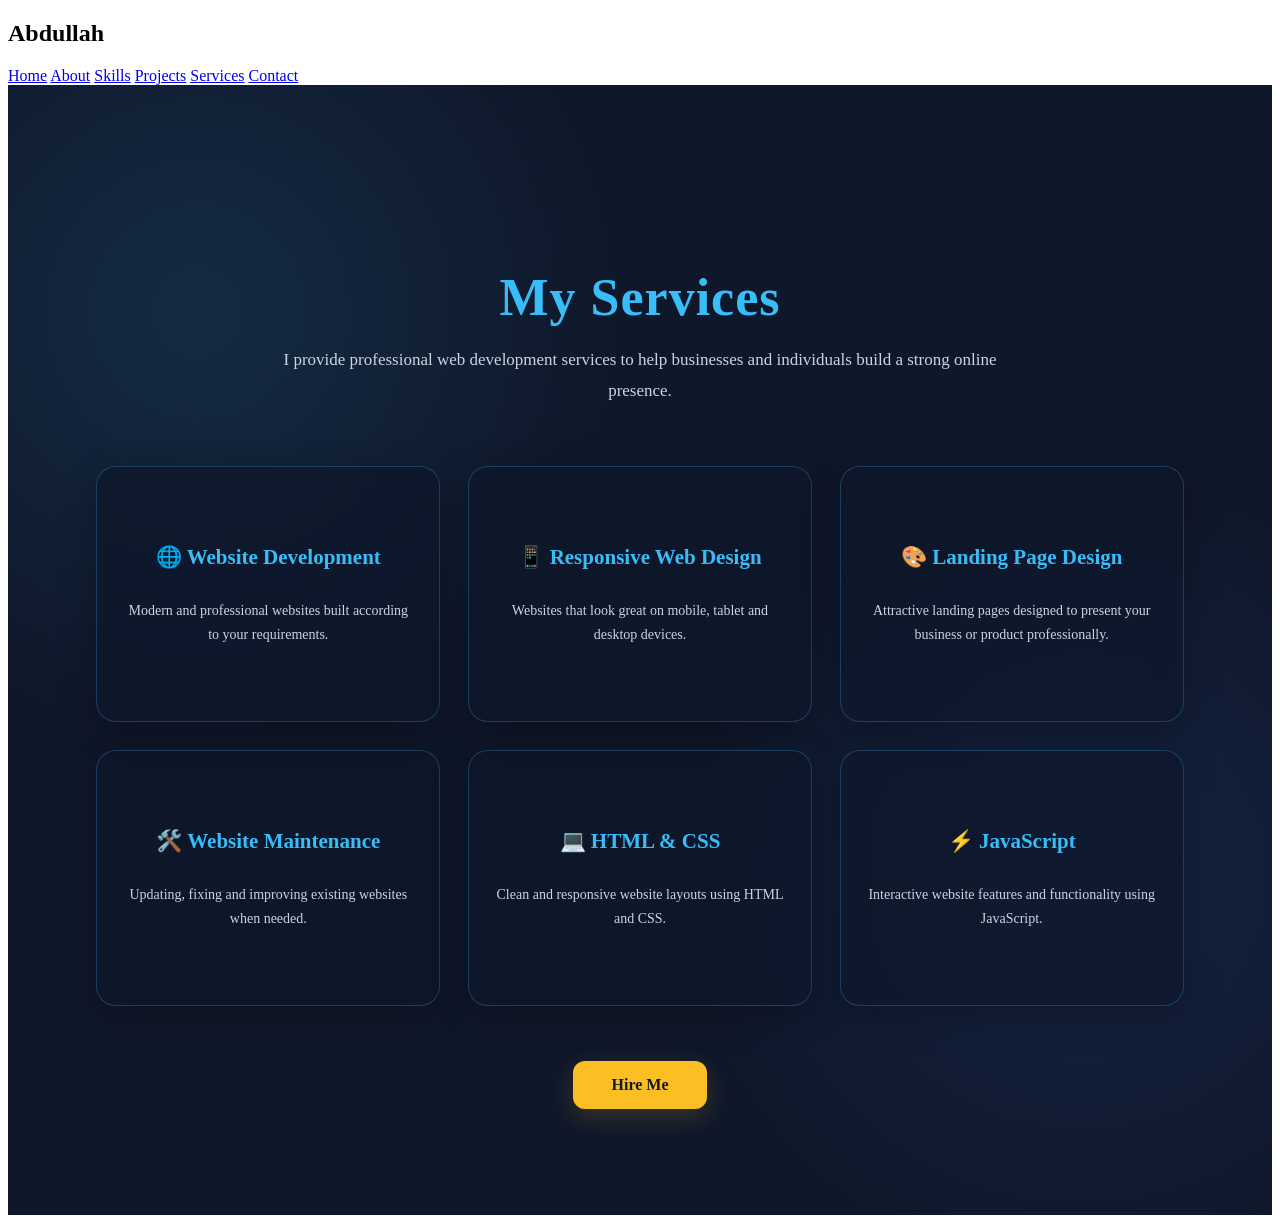
==== services.html @ 1f4a1be0 "Add files via upload" ====
<!DOCTYPE html>
<html lang="en">

<head>
    <meta charset="UTF-8">
    <meta name="viewport" content="width=device-width, initial-scale=1.0">

    <title>My Services - Abdullah</title>

    <link rel="stylesheet" href="services.css">
</head>

<body class="page-transition"></body>

    <!-- Navigation -->
    <header>
        <nav class="navbar">

            <h2 class="logo">Abdullah</h2>

            <div class="nav-links">
                <a href="index.html">Home</a>
                <a href="index.html#about">About</a>
                <a href="index.html#skills">Skills</a>
                <a href="index.html#projects">Projects</a>
                <a href="services.html">Services</a>
                <a href="index.html#contact">Contact</a>
            </div>

        </nav>
    </header>


    <!-- Services Section -->
    <main>

        <section class="services-page">

            <h1>My Services</h1>

            <p class="services-intro">
                I provide professional web development services
                to help businesses and individuals build a strong
                online presence.
            </p>


            <div class="services-container">

                <!-- Service 1 -->
                <div class="service-card">
                    <h2>🌐 Website Development</h2>

                    <p>
                        Modern and professional websites built
                        according to your requirements.
                    </p>
                </div>


                <!-- Service 2 -->
                <div class="service-card">
                    <h2>📱 Responsive Web Design</h2>

                    <p>
                        Websites that look great on mobile,
                        tablet and desktop devices.
                    </p>
                </div>


                <!-- Service 3 -->
                <div class="service-card">
                    <h2>🎨 Landing Page Design</h2>

                    <p>
                        Attractive landing pages designed to
                        present your business or product professionally.
                    </p>
                </div>


                <!-- Service 4 -->
                <div class="service-card">
                    <h2>🛠️ Website Maintenance</h2>

                    <p>
                        Updating, fixing and improving existing
                        websites when needed.
                    </p>
                </div>


                <!-- Service 5 -->
                <div class="service-card">
                    <h2>💻 HTML & CSS</h2>

                    <p>
                        Clean and responsive website layouts
                        using HTML and CSS.
                    </p>
                </div>


                <!-- Service 6 -->
                <div class="service-card">
                    <h2>⚡ JavaScript</h2>

                    <p>
                        Interactive website features and
                        functionality using JavaScript.
                    </p>
                </div>

            </div>


            <!-- Hire Button -->
            <a href="index.html#contact" class="hire-button">
                Hire Me
            </a>

        </section>

    </main>

</body>

</html>
---- services.css ----
/* =========================
   PREMIUM SERVICES PAGE
   ========================= */

.services-page {
    min-height: 100vh;
    padding: 140px 7% 90px;
    text-align: center;
    background:
        radial-gradient(circle at 15% 20%, rgba(56, 189, 248, 0.12), transparent 30%),
        radial-gradient(circle at 85% 70%, rgba(59, 130, 246, 0.12), transparent 30%),
        #0f172a;
}

/* Heading */

.services-page h1 {
    font-size: 52px;
    color: #38bdf8;
    margin-bottom: 18px;
    letter-spacing: 1px;
}

.services-intro {
    max-width: 720px;
    margin: 0 auto 60px;
    color: #cbd5e1;
    font-size: 17px;
    line-height: 1.8;
}

/* Cards */

.services-container {
    max-width: 1100px;
    margin: 0 auto 55px;

    display: grid;
    grid-template-columns: repeat(3, 1fr);
    gap: 28px;
}

.service-card {
    position: relative;

    padding: 32px 25px;
    min-height: 190px;

    background: rgba(15, 23, 42, 0.72);
    border: 1px solid rgba(56, 189, 248, 0.25);
    border-radius: 20px;

    backdrop-filter: blur(12px);

    box-shadow:
        0 10px 35px rgba(0, 0, 0, 0.25);

    display: flex;
    flex-direction: column;
    justify-content: center;

    transition:
        transform 0.35s ease,
        border-color 0.35s ease,
        box-shadow 0.35s ease;
}

/* Card hover */

.service-card:hover {
    transform: translateY(-10px);

    border-color: #38bdf8;

    box-shadow:
        0 18px 45px rgba(56, 189, 248, 0.18);
}

/* Card heading */

.service-card h2 {
    color: #38bdf8;
    font-size: 21px;
    margin-bottom: 15px;
}

/* Card text */

.service-card p {
    color: #cbd5e1;
    font-size: 14px;
    line-height: 1.7;
}

/* Hire button */

.hire-button {
    display: inline-block;

    padding: 15px 38px;

    background: #fbbf24;
    color: #111827;

    text-decoration: none;

    border-radius: 12px;

    font-size: 16px;
    font-weight: 700;

    box-shadow:
        0 8px 25px rgba(251, 191, 36, 0.18);

    transition: 0.3s ease;
}

.hire-button:hover {
    transform: translateY(-4px);

    background: #f59e0b;

    box-shadow:
        0 12px 30px rgba(251, 191, 36, 0.28);
}


/* =========================
   MOBILE
   ========================= */

@media (max-width: 768px) {

    .services-page {
        padding: 110px 5% 65px;
    }

    .services-page h1 {
        font-size: 36px;
    }

    .services-intro {
        font-size: 14px;
        line-height: 1.7;
        margin-bottom: 38px;
    }

    .services-container {
        grid-template-columns: 1fr;
        gap: 18px;
        max-width: 310px;
    }

    .service-card {
        min-height: 155px;
        padding: 22px 18px;
        border-radius: 16px;
    }

    .service-card h2 {
        font-size: 18px;
    }

    .service-card p {
        font-size: 13px;
        line-height: 1.6;
    }

    .hire-button {
        padding: 12px 28px;
        font-size: 15px;
    }
}
/* =========================
   SERVICES MOBILE
   ========================= */

@media (max-width: 768px) {

    .services-page {
        padding: 100px 20px 60px;
    }

    .services-page h1 {
        font-size: 34px;
    }

    .services-intro {
        font-size: 14px;
        margin-bottom: 35px;
    }

    .services-container {
        grid-template-columns: 1fr;
        max-width: 320px;
        gap: 16px;
    }

    .service-card {
        padding: 20px 16px;
        min-height: auto;
    }

    .service-card h2 {
        font-size: 18px;
    }

    .service-card p {
        font-size: 13px;
        line-height: 1.5;
    }

    .hire-button {
        font-size: 15px;
        padding: 12px 28px;
    }
}
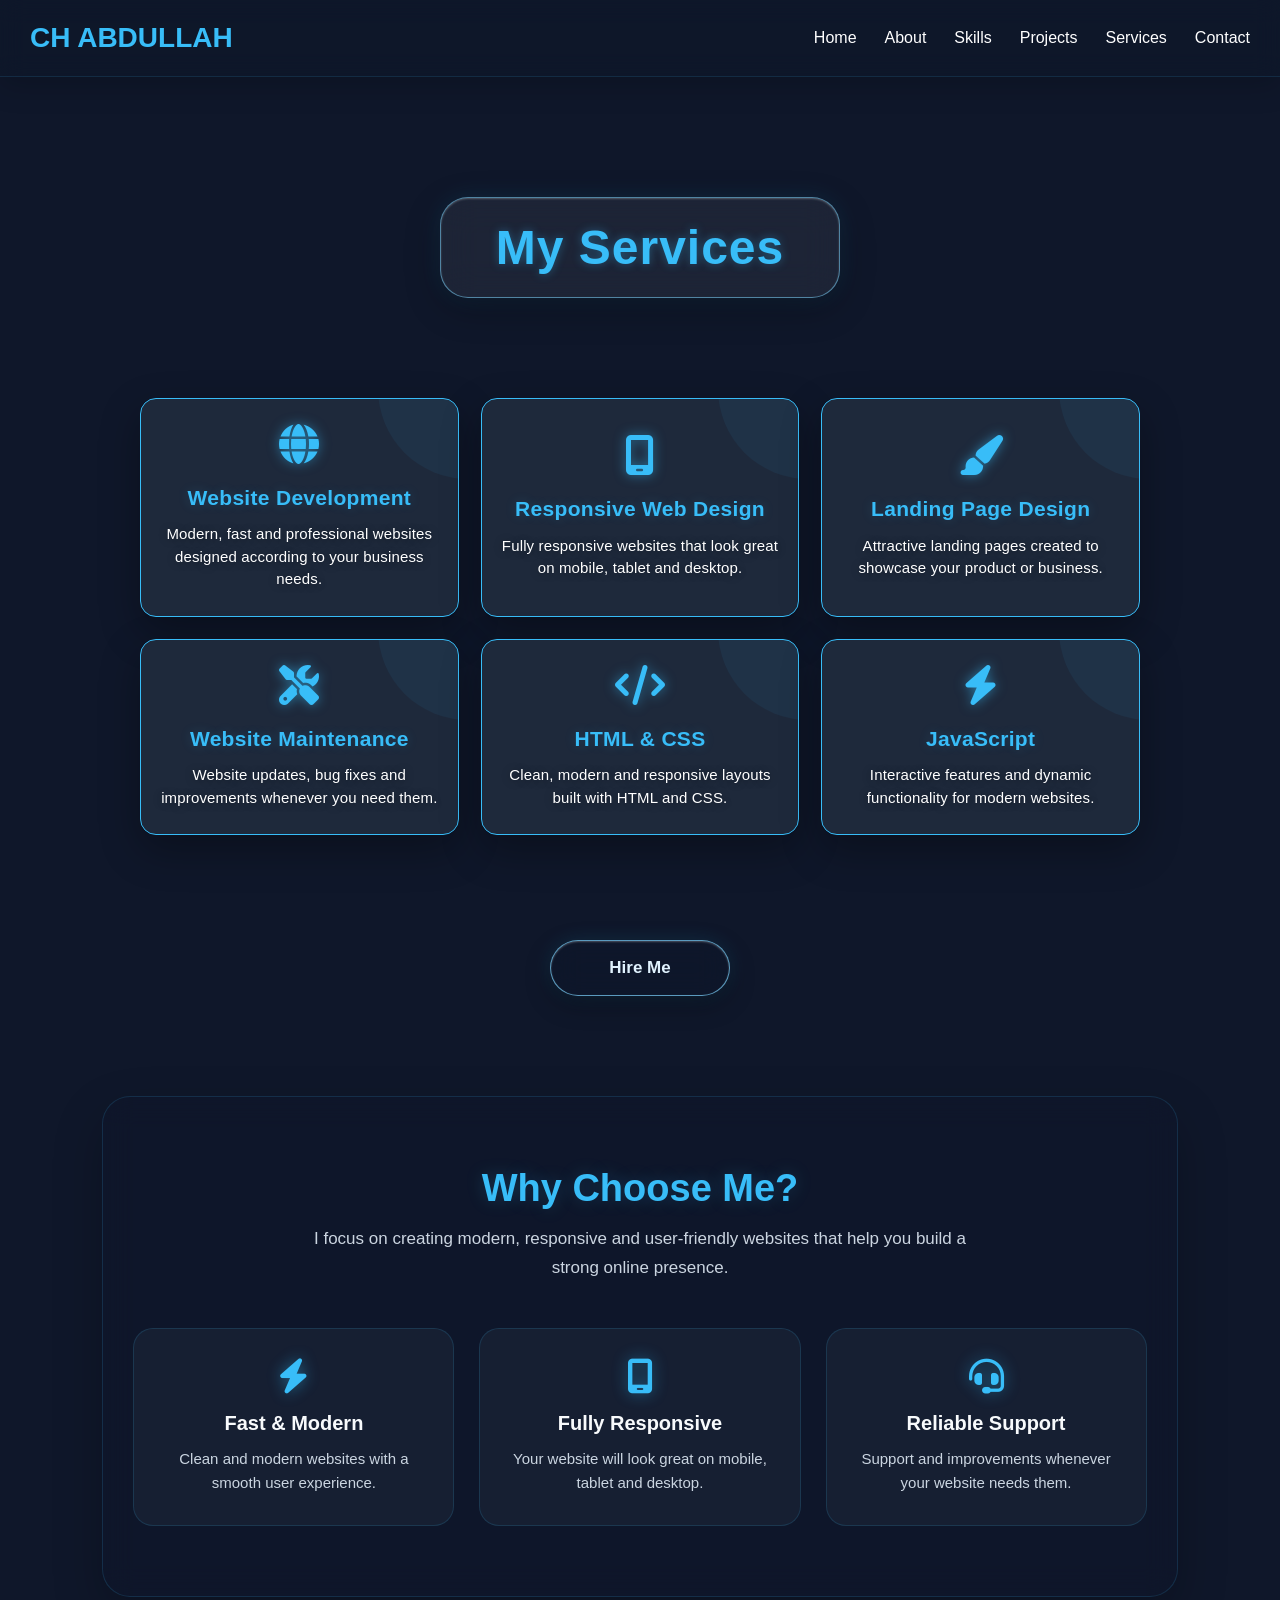
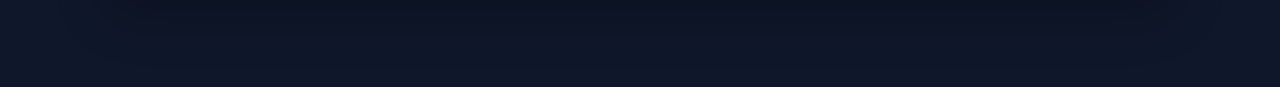
==== commit 5a2d18f3: "Add files via upload" ====
--- a/services.html
+++ b/services.html
@@ -6,17 +6,20 @@
     <meta name="viewport" content="width=device-width, initial-scale=1.0">
 
     <title>My Services - Abdullah</title>
+    <link rel="stylesheet"
+      href="https://cdnjs.cloudflare.com/ajax/libs/font-awesome/6.5.2/css/all.min.css">
 
+    <link rel="stylesheet" href="style.css">
     <link rel="stylesheet" href="services.css">
 </head>
 
-<body class="page-transition"></body>
+<body class="page-transition">
 
     <!-- Navigation -->
     <header>
         <nav class="navbar">
 
-            <h2 class="logo">Abdullah</h2>
+            <h2 class="logo">CH ABDULLAH</h2>
 
             <div class="nav-links">
                 <a href="index.html">Home</a>
@@ -38,77 +41,71 @@
 
             <h1>My Services</h1>
 
-            <p class="services-intro">
-                I provide professional web development services
-                to help businesses and individuals build a strong
-                online presence.
-            </p>
-
-
+            
             <div class="services-container">
 
                 <!-- Service 1 -->
                 <div class="service-card">
-                    <h2>🌐 Website Development</h2>
-
+                    <i class="fas fa-globe"></i>
+                    <h2>Website Development</h2>
                     <p>
-                        Modern and professional websites built
-                        according to your requirements.
+                        Modern, fast and professional websites
+                        designed according to your business needs.
                     </p>
                 </div>
 
 
                 <!-- Service 2 -->
                 <div class="service-card">
-                    <h2>📱 Responsive Web Design</h2>
-
+                    <i class="fas fa-mobile-screen"></i>
+                    <h2>Responsive Web Design</h2>
                     <p>
-                        Websites that look great on mobile,
-                        tablet and desktop devices.
+                        Fully responsive websites that look
+                        great on mobile, tablet and desktop.
                     </p>
                 </div>
 
 
                 <!-- Service 3 -->
                 <div class="service-card">
-                    <h2>🎨 Landing Page Design</h2>
-
+                    <i class="fas fa-paintbrush"></i>
+                    <h2>Landing Page Design</h2>
                     <p>
-                        Attractive landing pages designed to
-                        present your business or product professionally.
+                        Attractive landing pages created to
+                        showcase your product or business.
                     </p>
                 </div>
 
 
                 <!-- Service 4 -->
                 <div class="service-card">
-                    <h2>🛠️ Website Maintenance</h2>
-
+                    <i class="fas fa-screwdriver-wrench"></i>
+                    <h2>Website Maintenance</h2>
                     <p>
-                        Updating, fixing and improving existing
-                        websites when needed.
+                        Website updates, bug fixes and
+                        improvements whenever you need them.
                     </p>
                 </div>
 
 
                 <!-- Service 5 -->
                 <div class="service-card">
-                    <h2>💻 HTML & CSS</h2>
-
+                    <i class="fas fa-code"></i>
+                    <h2>HTML & CSS</h2>
                     <p>
-                        Clean and responsive website layouts
-                        using HTML and CSS.
+                        Clean, modern and responsive layouts
+                        built with HTML and CSS.
                     </p>
                 </div>
 
 
                 <!-- Service 6 -->
                 <div class="service-card">
-                    <h2>⚡ JavaScript</h2>
-
+                    <i class="fas fa-bolt"></i>
+                    <h2>JavaScript</h2>
                     <p>
-                        Interactive website features and
-                        functionality using JavaScript.
+                        Interactive features and dynamic
+                        functionality for modern websites.
                     </p>
                 </div>
 
@@ -118,12 +115,47 @@
             <!-- Hire Button -->
             <a href="index.html#contact" class="hire-button">
                 Hire Me
+                </a>
+                <section class="why-me">
+
+    <h2>Why Choose Me?</h2>
+
+    <p class="why-intro">
+        I focus on creating modern, responsive and user-friendly
+        websites that help you build a strong online presence.
+    </p>
+
+    <div class="why-container">
+
+        <div class="why-card">
+            <i class="fas fa-bolt"></i>
+            <h3>Fast & Modern</h3>
+            <p>Clean and modern websites with a smooth user experience.</p>
+        </div>
+
+        <div class="why-card">
+            <i class="fas fa-mobile-screen"></i>
+            <h3>Fully Responsive</h3>
+            <p>Your website will look great on mobile, tablet and desktop.</p>
+        </div>
+
+        <div class="why-card">
+            <i class="fas fa-headset"></i>
+            <h3>Reliable Support</h3>
+            <p>Support and improvements whenever your website needs them.</p>
+        </div>
+
+    </div>
+
+</section>
             </a>
 
         </section>
 
     </main>
 
+
+    <script src="script.js"></script>
+
 </body>
-
 </html>
--- a/style.css
+++ b/style.css
@@ -0,0 +1,1316 @@
+*{
+    margin:0;
+    padding:0;
+    box-sizing:border-box;
+    scroll-behavior:smooth;
+}
+
+body{
+    font-family:'Poppins',sans-serif;
+    background:#0f172a;
+    color:white;
+}
+section{
+    scroll-margin-top: 90px;
+}
+.navbar {
+    width: 100%;
+    display: flex;
+    align-items: center;
+    padding: 22px 30px;
+    position: fixed;
+    top: 0;
+    left: 0;
+    background: rgba(15, 23, 42, 0.9);
+    backdrop-filter: blur(10px);
+    border-bottom: 1px solid rgba(255,255,255,.08);
+    z-index: 1000;
+}
+
+.logo{
+    font-size:28px;
+    font-weight:700;
+    color:#38bdf8;
+    margin-right: auto;
+}
+
+.nav-links{
+    display:flex;
+    align-items: center;
+     gap:28px;
+}
+
+.nav-links a{
+    color:white;
+    text-decoration:none;
+    font-weight:500;
+    transition:.3s;
+}
+
+.nav-links a:hover{
+    color:#38bdf8;
+}    
+ .hero{
+    display: flex;
+    justify-content: space-between;
+    align-items: center;
+    min-height: 100vh;
+    padding: 70px 8%;
+    gap: 100px;
+}   
+    .hero-text{
+    width:50%;
+}
+.hero-image img{
+    width: 250px;
+    height: 250px;
+    object-fit: cover;
+    object-position: center;
+    display: block;
+    transform: translateY(15px);
+}
+.hero-image {
+    width: 50%;
+    display: flex;
+    justify-content: flex-end;
+    align-items: center;
+}
+
+
+.hero-text h1{
+    font-size:60px;
+    margin:10px 0;
+}
+
+.hero-text h2{
+    font-size:32px;
+    color:#38bdf8;
+    margin-bottom:20px;
+}
+
+.hero-text p{
+    font-size:18px;
+    line-height:1.7;
+    margin-bottom:30px;
+}
+
+.hero-buttons{
+    display:flex;
+    gap:15px;
+}
+
+.btn,.btn2{
+    text-decoration:none;
+    padding:12px 28px;
+    border-radius:8px;
+    font-weight:bold;
+}
+
+.btn{
+    background:#f8c537;
+    color:black;
+}
+
+.btn2{
+    border:2px solid #f8c537;
+    color:#f8c537;
+}
+.tag{
+    color:#f8c537;
+    font-size:18px;
+    font-weight:bold;
+}
+
+.hero-image img{
+    transition:0.4s;
+}
+
+.hero-image img:hover{
+    transform: translate(100px, -10px) scale(1.05);
+}
+
+.btn:hover{
+    background:#38bdf8;
+}
+
+.btn2:hover{
+    background:#f8c537;
+    color:black;
+}
+.about{
+    padding:30px; 60px;
+    background:#111827;
+   }
+
+.about h2{
+    font-size:40px;
+    color:#38bdf8;
+    margin-bottom:30px;
+}
+
+.about p{
+    font-size:20px;
+    line-height:1.8;
+    color:#ddd;
+    max-width:800px;
+}    
+.about-text{
+    width:100%;
+    margin-left:0;
+    padding-left:0;
+    text-align:left;
+}.hero-image{
+    position: relative;
+}
+
+.hero-image img{
+    width: 500px;
+    height: auto;
+    object-fit: contain;
+    position: relative;
+    top: 0;
+    right: 0;
+}
+
+
+.hero-image::before{
+    content: "";
+    position: absolute;
+    width: 430px;
+    height: 430px;
+    background: #38bdf8; 
+    border-radius: 50%;
+    filter: blur(80px);
+    opacity: 0.7;
+    top: 50%;
+    left: 50%;
+    transform: translate(-50%, -50%);
+    z-index: -1;
+}
+.skills{
+    padding: 80px 8%;
+    background: #0f172a;
+}
+
+.skills h2{
+    text-align: center;
+    font-size: 42px;
+    color: #38bdf8;
+    margin-bottom: 15px;
+    font-weight: 700;
+    position: relative;
+}
+.skills h2::after{
+    content: "";
+    width: 80px;
+    height: 4px;
+    background: #38bdf8;
+    display: block;
+    margin: 12px auto 0;
+    border-radius: 10px;
+}
+.skills-box{
+    display: flex;
+    justify-content: center;
+    gap: 30px;
+    flex-wrap: wrap;
+}
+
+.skill-card{
+    background: #1e293b;
+    width: 280px;
+    padding: 20px;
+    border-radius: 15px;
+    text-align: center;
+    transition: 0.3s;
+    border: 1px solid rgba(255,255,255,0.1);
+}
+
+.skill-card:hover{
+    transform: translateY(-12px) scale(1.03);
+    box-shadow: 0 15px 35px rgba(56,189,248,.4);
+}
+
+.skill-card h3{
+    color: #38bdf8;
+    margin-bottom: 15px;
+}
+
+.skill-card p{
+    color: #ddd;
+    line-height: 1.6;
+}
+.projects{
+    padding:100px 8%;
+    background:#0f172a;
+}
+
+.projects h2{
+    text-align:center;
+    font-size:40px;
+    color:#38bdf8;
+    margin-bottom:50px;
+}
+
+.projects-box{
+    display:flex;
+    justify-content:center;
+    gap:30px;
+    flex-wrap:wrap;
+}
+
+.project-card{
+    background:#1e293b;
+    width:320px;
+    padding:30px;
+    border-radius:15px;
+    text-align:center;
+    transition:0.3s;
+    border:1px solid rgba(255,255,255,0.1);
+}
+
+.project-card:hover{
+    transform: translateY(-12px) scale(1.03);
+    box-shadow: 0 15px 35px rgba(247,183,51,.4);
+}
+
+.project-card h3{
+    color:#f7b733;
+    margin-bottom:15px;
+}
+
+.project-card p{
+    color:#ddd;
+    line-height:1.6;
+}
+.contact{
+    padding:60px 8% 30px;
+    background:#111827;
+    text-align:center;
+}
+
+.contact h2{
+    font-size:40px;
+    color:#38bdf8;
+    margin-bottom:30px;
+}
+
+.contact p{
+    font-size:20px;
+    color:#ddd;
+    margin:15px 0;
+}
+.footer{
+    background:#0b1120;
+    padding:25px 8%;
+    text-align:center;
+    border-top:1px solid rgba(255,255,255,.1);
+}
+
+.footer p{
+    color:#94a3b8;
+    font-size:16px;
+}
+.project-buttons{
+    display: flex;
+    justify-content: center;
+    gap: 15px;
+    margin-top: 20px;
+}
+
+.project-buttons .btn,
+.project-buttons .btn2{
+    padding: 10px 22px;
+    font-size: 15px;
+}
+.project-card img{
+    width: 150px;
+    height: 150px;
+    object-fit: cover;
+    object-position: center;
+    border-radius: 50%;
+    display: block;
+    margin: 0 auto 20px;
+    border: 4px solid #38bdf8;
+}
+.social-icons{
+    margin-top: 20px;
+    display: flex;
+    gap: 15px;
+}
+
+.social-icons a{
+    text-decoration: none;
+    color: #00e5ff;
+    font-weight: bold;
+    transition: 0.3s;
+}
+
+.social-icons a:hover{
+    color: #ffffff;
+}
+.hidden{
+    opacity: 0;
+    transform: translateY(50px);
+    transition: all 0.8s ease;
+}
+
+.show{
+    opacity: 1;
+    transform: translateY(0);
+}
+#particles-js{
+    position: fixed;
+    width: 100%;
+    height: 100%;
+    top: 0;
+    left: 0;
+    z-index: -1;
+    background: #0f172a;
+}
+.cursor-glow {
+    position: fixed;
+    width: 110px;
+    height: 110px;
+   background: linear-gradient(45deg, rgba(0,229,255,0.18), rgba(139,92,246,0.18), rgba(255,78,205,0.18));
+    border-radius: 50%;
+    pointer-events: none;
+    transform: translate(-50%, -50%);
+    filter: blur(28px);
+    z-index: 9999;
+    transition: transform 0.05s linear;
+}
+@keyframes glowColor {
+    0% {
+        filter: blur(40px) hue-rotate(0deg);
+    }
+    100% {
+        filter: blur(40px) hue-rotate(360deg);
+    }
+}
+#progress-bar{
+    position: fixed;
+    top: 0;
+    left: 0;
+    width: 0%;
+    height: 4px;
+    background: #38bdf8;
+    z-index: 9999;
+    transition: width 0.1s;
+}
+.nav-links a.active{
+    color: #38bdf8;
+    border-bottom: 2px solid #38bdf8;
+    padding-bottom: 5px;
+}
+.progress{
+    width: 100%;
+    height: 8px;
+    background: #2a2a2a;
+    border-radius: 10px;
+    overflow: hidden;
+    margin-top: 10px;
+}
+
+.progress-bar{
+    height: 100%;
+    border-radius: 10px;
+    background: linear-gradient(90deg, #00e5ff, #8b5cf6);
+}
+
+.progress-bar{
+    width: 0;
+    transition: width 1.5s ease;
+}
+
+.progress-bar.html.animate{
+    width: 90%;
+}
+
+.progress-bar.css.animate{
+    width: 85%;
+}
+
+.progress-bar.js.animate{
+    width: 70%;
+}
+.progress{
+    width: 100%;
+    height: 8px;
+    background: #333;
+    border-radius: 10px;
+    margin-top: 10px;
+    overflow: hidden;
+}
+
+.progress-bar{
+    height: 100%;
+    color: white;
+    font-size: 10px;
+    text-align: right;
+    padding-right: 5px;
+    line-height: 8px;
+    border-radius: 10px;
+}
+
+.progress-bar.html{
+    width: 90%;
+    background: #00e5ff;
+}
+
+.progress-bar.css{
+    width: 85%;
+    background: #00e5ff;
+}
+
+.progress-bar.js{
+    width: 60%;
+    background: #00e5ff;
+}
+.projects{
+    padding: 80px 8%;
+    text-align: center;
+}
+
+.projects h2{
+    font-size: 40px;
+    color: #38bdf8;
+    margin-bottom: 50px;
+}
+
+.projects-box{
+    display: flex;
+    justify-content: center;
+    gap: 30px;
+    flex-wrap: wrap;
+}
+
+.project-card{
+    width: 320px;
+    background: rgba(255,255,255,0.08);
+    border: 1px solid rgba(255,255,255,0.1);
+    border-radius: 15px;
+    padding: 25px;
+    transition: 0.3s;
+}
+
+.project-card:hover{
+    transform: translateY(-10px);
+}
+
+.project-card h3{
+    color: #38bdf8;
+    margin-bottom: 15px;
+}
+
+.project-card p{
+    color: #ddd;
+    margin-bottom: 20px;
+}
+.footer{
+    text-align: center;
+    padding: 20px;
+    background: #111;
+    color: #fff;
+    font-size: 15px;
+    margin-top: 0;
+}
+@media (max-width: 768px) {
+
+    .hero{
+        flex-direction: column;
+        text-align: center;
+    }
+
+    .hero-content,
+    .hero-image{
+        width: 100%;
+    }
+
+    .hero-image img{
+        width: 250px;
+    }
+
+    .skills-box,
+    .projects-box{
+        flex-direction: column;
+        align-items: center;
+    }
+
+    .contact-form{
+        display: flex;
+        flex-direction: column;
+    }
+
+    .contact-form input,
+.contact-form textarea{
+    width: 100%;
+    padding: 12px;
+    margin: 10px 0;
+    border-radius: 8px;
+    border: none;
+    display: block;
+}
+.contact-form button{
+    width: 100%;
+    margin-top: 10px;
+}
+}
+.contact-form{
+    max-width:600px;
+    margin:30px auto;
+    display:flex;
+    flex-direction:column;
+    gap:15px;
+}
+
+.contact-form input,
+.contact-form textarea{
+    width:100%;
+}
+
+.contact-form button{
+    width:220px;
+    margin:0 auto;
+}
+
+.contact-form input,
+.contact-form textarea{
+    padding:12px;
+    border:none;
+    border-radius:8px;
+    outline:none;
+}
+
+.contact-form textarea{
+    height: 80px;
+    resize: none;
+}
+
+.contact-form button{
+    padding:12px;
+    border:none;
+    border-radius:8px;
+    cursor:pointer;
+}
+.contact{
+    padding: 80px 8%;
+    text-align: center;
+}
+
+.contact-form{
+    max-width: 700px;
+    margin: 40px auto 0;
+    display: flex;
+    flex-direction: column;
+    gap: 18px;
+}
+
+.contact-form input,
+.contact-form textarea{
+    width: 100%;
+    padding: 15px;
+    border: none;
+    border-radius: 10px;
+    font-size: 16px;
+    background: #fff;
+}
+
+.contact-form textarea{
+    height: 80px !important;
+    max-height:80px;
+    resize:none; 
+}    
+
+.contact-form button{
+    width: 180px;
+    margin: 10px auto 0;
+    padding: 14px;
+    border: none;
+    border-radius: 10px;
+    background: #f8c537;
+    color: #000;
+    font-weight: bold;
+    cursor: pointer;
+    transition: .3s;
+}
+
+.contact-form button:hover{
+    background: #38bdf8;
+    color: white;
+}
+.menu-btn{
+    display:none;
+    font-size:28px;
+    cursor:pointer;
+    color:white;
+}
+
+@media (max-width:768px){
+
+    .menu-btn{
+        display:block;
+    }
+
+    .nav-links{
+        display:none;
+    }
+}
+.show-menu{
+    display:flex !important;
+    flex-direction:column;
+    position:absolute;
+    top:70px;
+    right:20px;
+    background:#111827;
+    padding:20px;
+    border-radius:10px;
+    gap:15px;
+}
+/* =========================
+   MOBILE RESPONSIVE
+   ========================= */
+@media (max-width: 768px) {
+
+    .navbar {
+        padding: 15px 5%;
+    }
+    .hero-image img {
+    border-radius: 50% !important;
+}
+
+    .nav-links {
+        gap: 15px;
+        font-size: 14px;
+    }
+
+    .hero {
+        min-height: auto;
+        flex-direction: column;
+        text-align: center;
+        padding: 120px 5% 60px;
+        gap: 40px;
+    }
+
+    .hero-text {
+        width: 100%;
+    }
+
+    .hero-text h1 {
+        font-size: 42px;
+    }
+
+    .hero-text h2 {
+        font-size: 25px;
+    }
+
+    .hero-text p {
+        font-size: 16px;
+        line-height: 1.6;
+    }
+
+    .hero-buttons {
+        justify-content: center;
+        flex-wrap: wrap;
+    }
+
+    .social-icons {
+        justify-content: center;
+        flex-wrap: wrap;
+    }
+
+   .hero-image {
+    width: 150px !important;
+    height: 150px !important;
+    margin: 0 auto 20px auto !important;
+    border-radius: 50% !important;
+    overflow: hidden !important;
+    display: flex !important;
+    justify-content: center !important;
+    align-items: center !important;
+    border: 3px solid #38bdf8 !important;
+    position: relative;
+    order: -1;
+}
+
+   .hero-image img {
+    width: 100% !important;
+    height: 100% !important;
+    max-width: none !important;
+    object-fit: cover !important;
+    object-position: center top !important;
+    border-radius: 50% !important;
+    display: block !important;
+}
+    .hero-image img:hover {
+        transform: scale(1.03);
+    }
+
+    .hero-image::before {
+    display: none !important;
+}
+
+    .about,
+    .skills,
+    .projects,
+    .contact {
+        padding: 70px 5%;
+    }
+
+    .skills-box,
+    .projects-box {
+        flex-direction: column;
+        align-items: center;
+    }
+
+    .skill-card,
+    .project-card {
+        width: 100%;
+        max-width: 340px;
+    }
+
+    .contact-form {
+        width: 100%;
+        max-width: 100%;
+    }
+
+    .contact-form input,
+    .contact-form textarea {
+        width: 100%;
+    }
+}@media (max-width: 768px) {
+
+    .hero-image {
+        order: -1 !important;
+        width: 150px !important;
+        height: 150px !important;
+        margin: 0 auto 25px auto !important;
+        padding: 0 !important;
+
+        border: 3px solid #38bdf8 !important;
+        border-radius: 50% !important;
+        overflow: hidden !important;
+
+        display: block !important;
+        position: relative !important;
+
+        transform: none !important;
+    }
+
+    .hero-image img {
+        position: absolute !important;
+        left: 0 !important;
+        top: 0 !important;
+
+        width: 150px !important;
+        height: 150px !important;
+        max-width: none !important;
+        max-height: none !important;
+
+        margin: 0 !important;
+        padding: 0 !important;
+
+        transform: none !important;
+
+        object-fit: cover !important;
+        object-position: center center !important;
+
+        border: none !important;
+        border-radius: 50% !important;
+    }
+
+    .hero-image::before {
+        display: none !important;
+    }
+}
+/* MOBILE TEXT - SMALL */
+@media (max-width: 768px) {
+
+    .about h2,
+    .skills h2,
+    .projects h2,
+    .contact h2 {
+        font-size: 25px;
+    }
+
+    .about p {
+        font-size: 14px;
+        line-height: 1.5;
+    }
+
+    .hero-text h1 {
+        font-size: 28px;
+    }
+
+    .hero-text h2 {
+        font-size: 19px;
+    }
+
+    .hero-text p {
+        font-size: 14px;
+    }
+}
+/* MOBILE SKILLS SIZE */
+@media (max-width: 768px) 
+
+    .skills {
+        padding: 40px 5% !important;
+    }
+
+    .skills h2 {
+        font-size: 25px !important;
+        margin-bottom: 25px !important;
+    }
+
+    .skills-box {
+        gap: 15px !important;
+    }
+
+    @media (max-width: 768px) {
+
+    .skills-box {
+        display: flex !important;
+        flex-direction: column !important;
+        align-items: center !important;
+        gap: 12px !important;
+    }
+
+    .skill-card {
+        width: 200px !important;
+        max-width: 200px !important;
+        min-width: 0 !important;
+        padding: 10px !important;
+        margin: 0 auto !important;
+        box-sizing: border-box !important;
+    }
+
+    .skill-card h3 {
+        font-size: 15px !important;
+        margin: 5px 0 !important;
+    }
+
+    .skill-card p {
+        font-size: 11px !important;
+        line-height: 1.3 !important;
+        margin: 5px 0 !important;
+    }
+}
+/* MOBILE PROJECTS SIZE */
+@media (max-width: 768px) {
+
+    .projects {
+        padding: 40px 5% !important;
+    }
+
+    .projects h2 {
+        font-size: 25px !important;
+        margin-bottom: 25px !important;
+    }
+
+    .projects-box {
+        display: flex !important;
+        flex-direction: column !important;
+        align-items: center !important;
+        gap: 12px !important;
+    }
+
+    .project-card {
+        width: 200px !important;
+        max-width: 200px !important;
+        min-width: 0 !important;
+        padding: 10px !important;
+        margin: 0 auto !important;
+        box-sizing: border-box !important;
+    }
+
+    .project-card h3 {
+        font-size: 15px !important;
+        margin: 5px 0 !important;
+    }
+
+    .project-card p {
+        font-size: 11px !important;
+        line-height: 1.3 !important;
+        margin: 5px 0 !important;
+    }
+    @media (max-width: 768px) {
+
+    .project-card {
+        width: 220px !important;
+        max-width: 220px !important;
+        box-sizing: border-box !important;
+        overflow: hidden !important;
+    }
+
+    .project-card a {
+        box-sizing: border-box !important;
+        max-width: 100% !important;
+        padding: 10px 8px !important;
+        font-size: 13px !important;
+    }
+
+    .project-card .project-buttons {
+        display: flex !important;
+        gap: 8px !important;
+        width: 100% !important;
+        box-sizing: border-box !important;
+    }
+
+    .project-card .project-buttons a {
+        flex: 1 !important;
+        min-width: 0 !important;
+    }
+}
+}
+/* =========================
+   SERVICES PAGE
+   ========================= */
+
+.services-page {
+    min-height: 100vh !important;
+    padding: 120px 8% 70px !important;
+    text-align: center !important;
+    background: #0f172a !important;
+}
+
+.services-page h1 {
+    font-size: 48px !important;
+    color: #38bdf8 !important;
+    margin-bottom: 20px !important;
+}
+
+.services-intro {
+    max-width: 700px !important;
+    margin: 0 auto 45px !important;
+    color: white !important;
+    font-size: 18px !important;
+    line-height: 1.6 !important;
+}
+
+.services-container {
+    max-width: 1000px !important;
+    margin: 0 auto 45px !important;
+
+    display: grid !important;
+    grid-template-columns: repeat(3, 1fr) !important;
+    gap: 22px !important;
+}
+
+.service-card {
+    background: #1e293b !important;
+    border: 1px solid #38bdf8 !important;
+    border-radius: 16px !important;
+    padding: 25px 20px !important;
+
+    min-height: 170px !important;
+
+    display: flex !important;
+    flex-direction: column !important;
+    justify-content: center !important;
+
+    transition: 0.3s !important;
+}
+
+.service-card:hover {
+    transform: translateY(-6px) !important;
+}
+
+.service-card h2 {
+    color: #38bdf8 !important;
+    font-size: 21px !important;
+    margin-bottom: 12px !important;
+}
+
+.service-card p {
+    color: white !important;
+    font-size: 15px !important;
+    line-height: 1.5 !important;
+}
+
+.hire-button {
+    display: inline-block !important;
+    padding: 14px 35px !important;
+
+    background: #fbbf24 !important;
+    color: #111827 !important;
+
+    text-decoration: none !important;
+    border-radius: 10px !important;
+
+    font-size: 17px !important;
+    font-weight: bold !important;
+}
+
+
+/* =========================
+   SERVICES MOBILE
+   ========================= */
+
+@media (max-width: 768px) {
+
+    .services-page {
+        padding: 100px 5% 60px !important;
+    }
+
+    .services-page h1 {
+        font-size: 36px !important;
+    }
+
+    .services-intro {
+        font-size: 15px !important;
+        margin-bottom: 30px !important;
+    }
+
+    .services-container {
+        grid-template-columns: 1fr !important;
+        max-width: 320px !important;
+        gap: 16px !important;
+    }
+
+    .service-card {
+        min-height: 150px !important;
+        padding: 20px 16px !important;
+    }
+
+    .service-card h2 {
+        font-size: 19px !important;
+    }
+
+    .service-card p {
+        font-size: 13px !important;
+    }
+
+    .hire-button {
+        font-size: 15px !important;
+        padding: 12px 28px !important;
+    }
+}
+/* Premium Glass Frame for Profile Picture */
+
+.hero-image {
+    width: 360px;
+    height: 430px;
+    padding: 10px;
+
+    background: rgba(255, 255, 255, 0.08);
+    border: 1px solid rgba(255, 255, 255, 0.22);
+    border-radius: 24px;
+
+    backdrop-filter: blur(15px);
+    -webkit-backdrop-filter: blur(15px);
+
+    box-shadow:
+        0 20px 50px rgba(0, 0, 0, 0.35),
+        0 0 30px rgba(56, 189, 248, 0.18);
+
+    overflow: hidden;
+    transition: 0.4s ease;
+}
+
+.hero-image picture,
+.hero-image img {
+    width: 100%;
+    height: 100%;
+    display: block;
+}
+
+.hero-image img {
+    object-fit: cover;
+    border-radius: 17px;
+}
+
+.hero-image:hover {
+    transform: translateY(-7px);
+
+    box-shadow:
+        0 25px 60px rgba(0, 0, 0, 0.45),
+        0 0 40px rgba(56, 189, 248, 0.28);
+}
+@media (max-width: 768px) {
+
+    .hero-image {
+        width: 280px;
+        height: 350px;
+        margin: 25px auto;
+    }
+}
+/* ==============================
+   PREMIUM GLASS PROFILE FRAME
+============================== */
+
+.hero-image {
+    width: 360px !important;
+    height: 430px !important;
+
+    padding: 10px;
+
+    background: rgba(255, 255, 255, 0.08);
+
+    border: 1px solid rgba(255, 255, 255, 0.25);
+
+    border-radius: 24px;
+
+    backdrop-filter: blur(15px);
+    -webkit-backdrop-filter: blur(15px);
+
+    box-shadow:
+        0 20px 50px rgba(0, 0, 0, 0.35),
+        0 0 30px rgba(56, 189, 248, 0.20);
+
+    overflow: hidden;
+
+    display: flex !important;
+    justify-content: center !important;
+    align-items: center !important;
+
+    transition: 0.4s ease;
+}
+
+.hero-image picture {
+    width: 100%;
+    height: 100%;
+    display: block;
+}
+
+.hero-image img {
+    width: 100% !important;
+    height: 100% !important;
+
+    object-fit: cover;
+
+    display: block;
+
+    border-radius: 16px;
+
+    transform: none !important;
+}
+
+.hero-image:hover {
+    transform: translateY(-7px);
+.
+    box-shadow:
+        0 25px 60px rgba(0, 0, 0, 0.45),
+        0 0 40px rgba(56, 189, 248, 0.30);
+}
+@media (max-width: 768px) {
+
+    .hero-image {
+        width: 280px !important;
+        height: 350px !important;
+        margin: 25px auto;
+    }
+}
+/* ===== PROFILE GLASS FRAME ===== */
+
+.hero-image {
+    width: 50%;
+    min-height: 400px;
+
+    display: flex;
+    justify-content: center;
+    align-items: center;
+
+    padding: 25px;
+
+    background: rgba(255, 255, 255, 0.08);
+    border: 1px solid rgba(255, 255, 255, 0.25);
+    border-radius: 30px;
+
+    backdrop-filter: blur(12px);
+    -webkit-backdrop-filter: blur(12px);
+
+    box-shadow: 0 8px 30px rgba(56, 189, 248, 0.18);
+}
+.hero-image picture {
+    width: 100% !important;
+    height: 100% !important;
+    display: block !important;
+}
+
+.hero-image img {
+    width: 250px;
+    height: 250px;
+
+    object-fit: cover;
+    object-position: center;
+
+    display: block;
+
+    border-radius: 50%;
+
+    transform: none;
+
+    border: 4px solid rgba(255, 255, 255, 0.35);
+
+    box-shadow:
+        0 0 25px rgba(56, 189, 248, 0.35),
+        inset 0 0 20px rgba(255, 255, 255, 0.15);
+}
+/* ROUND GLASS PHOTO FRAME */
+
+.hero-image img {
+    width: 300px !important;
+    height: 300px !important;
+
+    object-fit: cover;
+    border-radius: 50% !important;
+
+    border: 3px solid rgba(255, 255, 255, 0.35);
+
+    box-shadow:
+        0 0 25px rgba(56, 189, 248, 0.5),
+        0 0 50px rgba(56, 189, 248, 0.15);
+
+    backdrop-filter: blur(12px);
+    -webkit-backdrop-filter: blur(12px);
+
+    transform: none !important;
+}
+/* ===== ROUND GLASS FRAME ===== */
+
+.hero-image {
+    position: relative;
+    display: flex !important;
+    justify-content: center !important;
+    align-items: center !important;
+}
+
+.hero-image::before {
+    content: "";
+    position: absolute;
+
+    width: 330px;
+    height: 330px;
+
+    border-radius: 50%;
+
+    background: rgba(255, 255, 255, 0.08);
+
+    border: 2px solid rgba(56, 189, 248, 0.45);
+
+    box-shadow:
+        0 0 25px rgba(56, 189, 248, 0.35),
+        inset 0 0 25px rgba(255, 255, 255, 0.08);
+
+    backdrop-filter: blur(12px);
+    -webkit-backdrop-filter: blur(12px);
+
+    z-index: 0;
+}
+
+.hero-image picture {
+    position: relative;
+    z-index: 1;
+}
+
+.hero-image img {
+    width: 300px !important;
+    height: 300px !important;
+
+    object-fit: cover;
+    border-radius: 50% !important;
+
+    transform: none !important;
+
+    display: block;
+}
--- a/services.css
+++ b/services.css
@@ -1,63 +1,447 @@
-/* =========================
+/* =========================================================
    PREMIUM SERVICES PAGE
-   ========================= */
+   Clean + Optimized Version
+========================================================= */
 
 .services-page {
+    position: relative;
     min-height: 100vh;
-    padding: 140px 7% 90px;
+    padding: 150px 7% 100px;
+
     text-align: center;
+    color: #ffffff;
+
     background:
-        radial-gradient(circle at 15% 20%, rgba(56, 189, 248, 0.12), transparent 30%),
-        radial-gradient(circle at 85% 70%, rgba(59, 130, 246, 0.12), transparent 30%),
-        #0f172a;
-}
-
-/* Heading */
+        radial-gradient(
+            circle at 10% 15%,
+            rgba(56, 189, 248, 0.14),
+            transparent 30%
+        ),
+        radial-gradient(
+            circle at 90% 80%,
+            rgba(99, 102, 241, 0.14),
+            transparent 30%
+        ),
+        #020617;
+
+    overflow: hidden;
+}
+
+/* Keep content above background */
+.services-page > * {
+    position: relative;
+    z-index: 2;
+}
+
+
+/* =========================================================
+   PAGE TITLE
+========================================================= */
 
 .services-page h1 {
-    font-size: 52px;
+    margin-bottom: 18px;
+
+    font-size: clamp(38px, 5vw, 64px);
+    font-weight: 800;
+    letter-spacing: -1px;
+
     color: #38bdf8;
-    margin-bottom: 18px;
-    letter-spacing: 1px;
-}
+
+    text-shadow:
+        0 0 20px rgba(56, 189, 248, 0.25);
+
+    animation: titleReveal 0.8s ease both;
+}
+
+
+/* =========================================================
+   INTRO TEXT
+========================================================= */
 
 .services-intro {
-    max-width: 720px;
-    margin: 0 auto 60px;
+    max-width: 750px;
+    margin: 0 auto 65px;
+
     color: #cbd5e1;
-    font-size: 17px;
+
+    font-size: 18px;
     line-height: 1.8;
-}
-
-/* Cards */
+    font-weight: 400;
+
+    text-shadow:
+        0 1px 8px rgba(0, 0, 0, 0.35);
+
+    animation: fadeUp 0.8s ease 0.15s both;
+}
+
+
+/* =========================================================
+   SERVICES GRID
+========================================================= */
 
 .services-container {
-    max-width: 1100px;
-    margin: 0 auto 55px;
+    max-width: 1150px;
+    margin: 0 auto 65px;
 
     display: grid;
     grid-template-columns: repeat(3, 1fr);
     gap: 28px;
 }
 
+
+/* =========================================================
+   SERVICE CARD
+========================================================= */
+
 .service-card {
     position: relative;
 
-    padding: 32px 25px;
-    min-height: 190px;
-
-    background: rgba(15, 23, 42, 0.72);
-    border: 1px solid rgba(56, 189, 248, 0.25);
-    border-radius: 20px;
-
-    backdrop-filter: blur(12px);
-
-    box-shadow:
-        0 10px 35px rgba(0, 0, 0, 0.25);
+    min-height: 230px;
+    padding: 38px 28px;
 
     display: flex;
     flex-direction: column;
+    align-items: center;
     justify-content: center;
+
+    background: rgba(15, 23, 42, 0.72);
+
+    border: 1px solid rgba(56, 189, 248, 0.22);
+    border-radius: 24px;
+
+    backdrop-filter: blur(18px);
+    -webkit-backdrop-filter: blur(18px);
+
+    box-shadow:
+        0 15px 40px rgba(0, 0, 0, 0.30);
+
+    overflow: hidden;
+
+    transform-style: preserve-3d;
+
+    transition:
+        transform 0.4s ease,
+        border-color 0.4s ease,
+        box-shadow 0.4s ease,
+        background 0.4s ease;
+
+    animation: cardReveal 0.8s ease both;
+}
+
+
+/* Top glowing line */
+
+.service-card::before {
+    content: "";
+
+    position: absolute;
+
+    top: 0;
+    left: 50%;
+
+    width: 0;
+    height: 2px;
+
+    transform: translateX(-50%);
+
+    background: linear-gradient(
+        90deg,
+        #38bdf8,
+        #818cf8,
+        #c084fc
+    );
+
+    box-shadow:
+        0 0 15px rgba(56, 189, 248, 0.8);
+
+    transition: width 0.45s ease;
+}
+
+
+/* Soft card glow */
+
+.service-card::after {
+    content: "";
+
+    position: absolute;
+
+    width: 180px;
+    height: 180px;
+
+    top: -100px;
+    right: -100px;
+
+    border-radius: 50%;
+
+    background: #38bdf8;
+
+    opacity: 0.06;
+
+    transition:
+        transform 0.5s ease,
+        opacity 0.5s ease;
+
+    pointer-events: none;
+}
+
+
+/* =========================================================
+   CARD HOVER
+========================================================= */
+
+.service-card:hover {
+    transform:
+        translateY(-12px)
+        scale(1.02);
+
+    background: rgba(56, 189, 248, 0.10);
+
+    border-color:
+        rgba(56, 189, 248, 0.75);
+
+    box-shadow:
+        0 25px 60px rgba(0, 0, 0, 0.35),
+        0 0 30px rgba(56, 189, 248, 0.14);
+}
+
+.service-card:hover::before {
+    width: 75%;
+}
+
+.service-card:hover::after {
+    transform: scale(2);
+    opacity: 0.13;
+}
+
+
+/* =========================================================
+   SERVICE ICON
+========================================================= */
+
+.service-card i {
+    position: relative;
+    z-index: 2;
+
+    margin-bottom: 20px;
+
+    font-size: 40px;
+
+    color: #38bdf8;
+
+    text-shadow:
+        0 0 12px rgba(56, 189, 248, 0.55);
+
+    transition:
+        transform 0.4s ease,
+        color 0.4s ease,
+        text-shadow 0.4s ease;
+}
+
+.service-card:hover i {
+    transform:
+        translateZ(18px)
+        translateY(-4px)
+        scale(1.12);
+
+    color: #7dd3fc;
+
+    text-shadow:
+        0 0 25px rgba(56, 189, 248, 0.9);
+}
+
+
+/* =========================================================
+   SERVICE TITLE
+========================================================= */
+
+.service-card h2 {
+    position: relative;
+    z-index: 2;
+
+    margin-bottom: 14px;
+
+    color: #f8fafc;
+
+    font-size: 21px;
+    font-weight: 700;
+
+    letter-spacing: 0.3px;
+    line-height: 1.3;
+
+    text-shadow:
+        0 0 12px rgba(56, 189, 248, 0.18);
+
+    transition:
+        transform 0.35s ease,
+        color 0.35s ease;
+}
+
+.service-card:hover h2 {
+    transform: translateZ(10px);
+    color: #ffffff;
+}
+
+
+/* =========================================================
+   SERVICE DESCRIPTION
+   Premium white/blue-gray text
+========================================================= */
+
+.service-card p {
+    position: relative;
+    z-index: 2;
+
+    max-width: 280px;
+    margin: 0 auto;
+
+    color: #dbeafe;
+
+    font-size: 15px;
+    font-weight: 400;
+
+    line-height: 1.75;
+    letter-spacing: 0.15px;
+
+    text-align: center;
+
+    text-shadow:
+        0 1px 8px rgba(0, 0, 0, 0.35);
+
+    transition:
+        transform 0.35s ease,
+        color 0.35s ease;
+}
+
+.service-card:hover p {
+    transform: translateZ(6px);
+
+    color: #f8fafc;
+}
+
+
+
+/* =========================
+   FORCE PREMIUM GLASS HIRE BUTTON
+========================= */
+
+a.hire-button {
+    display: inline-flex !important;
+    align-items: center !important;
+    justify-content: center !important;
+
+    padding: 17px 48px !important;
+    min-width: 180px !important;
+
+    background: rgba(15, 23, 42, 0.45) !important;
+    background-color: rgba(15, 23, 42, 0.45) !important;
+
+    color: #e0f2fe !important;
+
+    border: 1px solid rgba(125, 211, 252, 0.7) !important;
+    border-radius: 50px !important;
+
+    backdrop-filter: blur(15px) !important;
+    -webkit-backdrop-filter: blur(15px) !important;
+
+    box-shadow:
+        inset 0 1px 2px rgba(255, 255, 255, 0.25),
+        0 8px 25px rgba(0, 0, 0, 0.35),
+        0 0 20px rgba(56, 189, 248, 0.15) !important;
+
+    text-decoration: none !important;
+
+    transition: all 0.35s ease !important;
+}
+
+a.hire-button:hover {
+    background: rgba(56, 189, 248, 0.12) !important;
+    background-color: rgba(56, 189, 248, 0.12) !important;
+
+    color: #ffffff !important;
+
+    border-color: #7dd3fc !important;
+
+    transform: translateY(-4px) !important;
+
+    box-shadow:
+        0 12px 35px rgba(56, 189, 248, 0.25),
+        0 0 25px rgba(56, 189, 248, 0.2) !important;
+}
+/* =========================================================
+   WHY CHOOSE ME
+========================================================= */
+
+.why-me {
+    max-width: 1100px;
+
+    margin: 100px auto 20px;
+    padding: 70px 30px;
+
+    text-align: center;
+
+    background: rgba(15, 23, 42, 0.55);
+
+    border: 1px solid rgba(56, 189, 248, 0.15);
+
+    border-radius: 28px;
+
+    backdrop-filter: blur(15px);
+    -webkit-backdrop-filter: blur(15px);
+
+    box-shadow:
+        0 20px 50px rgba(0, 0, 0, 0.22);
+
+    animation: smoothReveal 0.8s ease 0.9s both;
+}
+
+
+/* Why heading */
+
+.why-me h2 {
+    margin-bottom: 15px;
+
+    color: #38bdf8;
+
+    font-size: 38px;
+    font-weight: 800;
+
+    text-shadow:
+        0 0 18px rgba(56, 189, 248, 0.22);
+}
+
+
+/* Why intro */
+
+.why-intro {
+    max-width: 700px;
+
+    margin: 0 auto 45px;
+
+    color: #cbd5e1;
+
+    font-size: 17px;
+    line-height: 1.7;
+}
+
+
+/* Why cards */
+
+.why-container {
+    display: grid;
+
+    grid-template-columns: repeat(3, 1fr);
+
+    gap: 25px;
+}
+
+.why-card {
+    padding: 30px 20px;
+
+    background: rgba(30, 41, 59, 0.55);
+
+    border: 1px solid rgba(56, 189, 248, 0.15);
+
+    border-radius: 20px;
 
     transition:
         transform 0.35s ease,
@@ -65,153 +449,345 @@
         box-shadow 0.35s ease;
 }
 
-/* Card hover */
-
-.service-card:hover {
-    transform: translateY(-10px);
-
-    border-color: #38bdf8;
-
-    box-shadow:
-        0 18px 45px rgba(56, 189, 248, 0.18);
-}
-
-/* Card heading */
-
-.service-card h2 {
+.why-card:hover {
+    transform: translateY(-8px);
+
+    border-color: rgba(56, 189, 248, 0.75);
+
+    box-shadow:
+        0 15px 35px rgba(56, 189, 248, 0.12);
+}
+
+
+/* Why icons */
+
+.why-card i {
+    margin-bottom: 18px;
+
+    font-size: 35px;
+
     color: #38bdf8;
-    font-size: 21px;
-    margin-bottom: 15px;
-}
-
-/* Card text */
-
-.service-card p {
+
+    text-shadow:
+        0 0 15px rgba(56, 189, 248, 0.45);
+}
+
+
+/* Why title */
+
+.why-card h3 {
+    margin-bottom: 12px;
+
+    color: #f8fafc;
+
+    font-size: 20px;
+}
+
+
+/* Why text */
+
+.why-card p {
     color: #cbd5e1;
-    font-size: 14px;
-    line-height: 1.7;
-}
-
-/* Hire button */
-
-.hire-button {
-    display: inline-block;
-
-    padding: 15px 38px;
-
-    background: #fbbf24;
-    color: #111827;
-
-    text-decoration: none;
-
-    border-radius: 12px;
-
-    font-size: 16px;
-    font-weight: 700;
-
-    box-shadow:
-        0 8px 25px rgba(251, 191, 36, 0.18);
-
-    transition: 0.3s ease;
-}
-
-.hire-button:hover {
-    transform: translateY(-4px);
-
-    background: #f59e0b;
-
-    box-shadow:
-        0 12px 30px rgba(251, 191, 36, 0.28);
-}
-
-
-/* =========================
+
+    font-size: 15px;
+
+    line-height: 1.6;
+}
+
+
+/* =========================================================
+   PARTICLES.JS
+========================================================= */
+
+#particles-js {
+    position: fixed;
+
+    top: 0;
+    left: 0;
+
+    width: 100%;
+    height: 100%;
+
+    z-index: 0;
+
+    pointer-events: none;
+
+    background: transparent;
+}
+
+#particles-js canvas {
+    position: fixed !important;
+
+    top: 0 !important;
+    left: 0 !important;
+
+    width: 100% !important;
+    height: 100% !important;
+
+    z-index: 0 !important;
+
+    pointer-events: none;
+}
+
+
+/* Navbar above particles */
+
+.navbar {
+    position: relative;
+    z-index: 10;
+
+    background: rgba(15, 23, 42, 0.65);
+
+    backdrop-filter: blur(12px);
+    -webkit-backdrop-filter: blur(12px);
+
+    border-bottom:
+        1px solid rgba(56, 189, 248, 0.12);
+
+    box-shadow:
+        0 8px 30px rgba(0, 0, 0, 0.18);
+}
+
+.nav-links a {
+    transition:
+        color 0.3s ease,
+        text-shadow 0.3s ease;
+}
+
+.nav-links a:hover {
+    color: #38bdf8;
+
+    text-shadow:
+        0 0 12px rgba(56, 189, 248, 0.6);
+}
+
+
+/* =========================================================
+   CARD ANIMATION DELAYS
+========================================================= */
+
+.service-card:nth-child(1) {
+    animation-delay: 0.20s;
+}
+
+.service-card:nth-child(2) {
+    animation-delay: 0.30s;
+}
+
+.service-card:nth-child(3) {
+    animation-delay: 0.40s;
+}
+
+.service-card:nth-child(4) {
+    animation-delay: 0.50s;
+}
+
+.service-card:nth-child(5) {
+    animation-delay: 0.60s;
+}
+
+.service-card:nth-child(6) {
+    animation-delay: 0.70s;
+}
+
+
+/* =========================================================
+   ANIMATIONS
+========================================================= */
+
+@keyframes titleReveal {
+    from {
+        opacity: 0;
+        transform: translateY(25px);
+    }
+
+    to {
+        opacity: 1;
+        transform: translateY(0);
+    }
+}
+
+
+@keyframes fadeUp {
+    from {
+        opacity: 0;
+        transform: translateY(25px);
+    }
+
+    to {
+        opacity: 1;
+        transform: translateY(0);
+    }
+}
+
+
+@keyframes cardReveal {
+    from {
+        opacity: 0;
+        transform: translateY(35px);
+    }
+
+    to {
+        opacity: 1;
+        transform: translateY(0);
+    }
+}
+
+
+@keyframes smoothReveal {
+    from {
+        opacity: 0;
+        transform: translateY(25px);
+    }
+
+    to {
+        opacity: 1;
+        transform: translateY(0);
+    }
+}
+
+
+/* =========================================================
+   TABLET
+========================================================= */
+
+@media (max-width: 900px) {
+
+    .services-container {
+        grid-template-columns: repeat(2, 1fr);
+    }
+
+    .why-container {
+        grid-template-columns: repeat(2, 1fr);
+    }
+}
+
+
+/* =========================================================
    MOBILE
-   ========================= */
-
-@media (max-width: 768px) {
+========================================================= */
+
+@media (max-width: 600px) {
 
     .services-page {
-        padding: 110px 5% 65px;
+        padding: 120px 20px 70px;
     }
 
     .services-page h1 {
-        font-size: 36px;
+        font-size: 38px;
     }
 
     .services-intro {
-        font-size: 14px;
-        line-height: 1.7;
-        margin-bottom: 38px;
+        font-size: 15px;
+        margin-bottom: 40px;
     }
 
     .services-container {
         grid-template-columns: 1fr;
+        max-width: 360px;
+    }
+
+    .service-card {
+        min-height: 200px;
+        padding: 30px 22px;
+    }
+
+    .service-card h2 {
+        font-size: 19px;
+    }
+
+    .service-card p {
+        font-size: 14px;
+    }
+
+    .hire-button {
+        width: 100%;
+        max-width: 300px;
+    }
+
+    .why-me {
+        margin-top: 70px;
+        padding: 50px 20px;
+    }
+
+    .why-me h2 {
+        font-size: 30px;
+    }
+
+    .why-container {
+        grid-template-columns: 1fr;
         gap: 18px;
-        max-width: 310px;
-    }
-
-    .service-card {
-        min-height: 155px;
-        padding: 22px 18px;
-        border-radius: 16px;
-    }
-
-    .service-card h2 {
-        font-size: 18px;
-    }
-
-    .service-card p {
-        font-size: 13px;
-        line-height: 1.6;
-    }
-
-    .hire-button {
-        padding: 12px 28px;
-        font-size: 15px;
+    }
+
+    .why-card p {
+        font-size: 14px;
     }
 }
 /* =========================
-   SERVICES MOBILE
-   ========================= */
-
-@media (max-width: 768px) {
-
-    .services-page {
-        padding: 100px 20px 60px;
-    }
-
+   PREMIUM GLASS SERVICES TITLE
+========================= */
+
+.services-page h1 {
+    display: inline-block;
+
+    padding: 22px 55px;
+    margin-bottom: 25px;
+
+    font-size: clamp(38px, 5vw, 62px);
+    font-weight: 800;
+    letter-spacing: 1px;
+
+    color: #e0f2fe;
+
+    background: rgba(255, 255, 255, 0.06);
+
+    border: 1px solid rgba(125, 211, 252, 0.55);
+    border-radius: 28px;
+
+    backdrop-filter: blur(18px);
+    -webkit-backdrop-filter: blur(18px);
+
+    box-shadow:
+        inset 0 1px 2px rgba(255, 255, 255, 0.25),
+        0 10px 35px rgba(0, 0, 0, 0.3),
+        0 0 25px rgba(56, 189, 248, 0.12);
+
+    text-shadow:
+        0 0 10px rgba(56, 189, 248, 0.35);
+
+    transition: 0.4s ease;
+}
+
+.services-page h1:hover {
+    transform: translateY(-4px);
+
+    border-color: rgba(125, 211, 252, 0.9);
+
+    background: rgba(56, 189, 248, 0.10);
+
+    box-shadow:
+        0 15px 45px rgba(56, 189, 248, 0.18),
+        0 0 30px rgba(56, 189, 248, 0.18);
+}
+@media (max-width: 600px) {
     .services-page h1 {
-        font-size: 34px;
-    }
-
-    .services-intro {
-        font-size: 14px;
-        margin-bottom: 35px;
-    }
-
-    .services-container {
-        grid-template-columns: 1fr;
-        max-width: 320px;
-        gap: 16px;
-    }
-
-    .service-card {
-        padding: 20px 16px;
-        min-height: auto;
-    }
-
-    .service-card h2 {
-        font-size: 18px;
-    }
-
-    .service-card p {
-        font-size: 13px;
-        line-height: 1.5;
-    }
-
-    .hire-button {
-        font-size: 15px;
-        padding: 12px 28px;
-    }
+        padding: 16px 28px;
+        font-size: 38px;
+        border-radius: 22px;
+    }
+}
+/* =========================
+   SPACE BETWEEN TITLE & CARDS
+========================= */
+
+.services-page h1 {
+    margin-bottom: 100px !important;
+}
+
+.services-container {
+    margin-top: 0;
+}
+/* Move Hire Me button slightly down */
+.hire-button {
+    margin-top: 60px;
 }
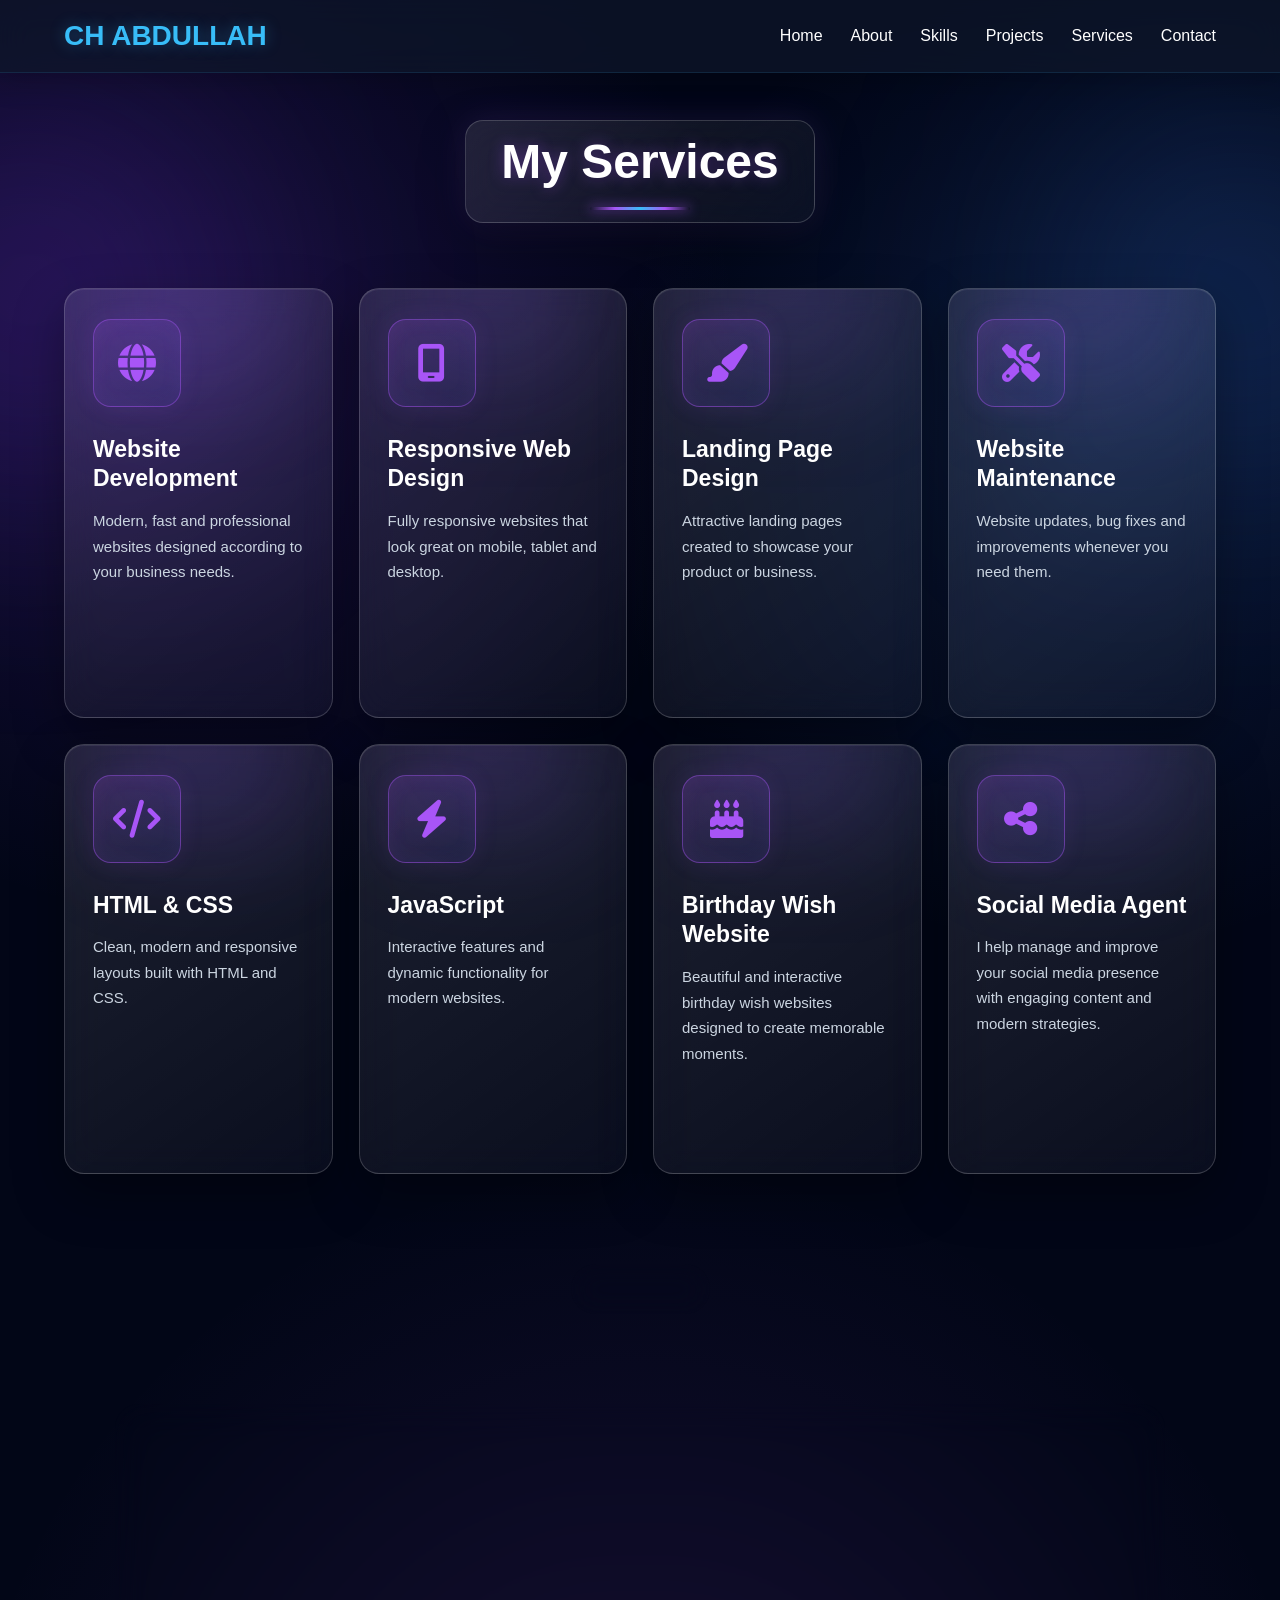
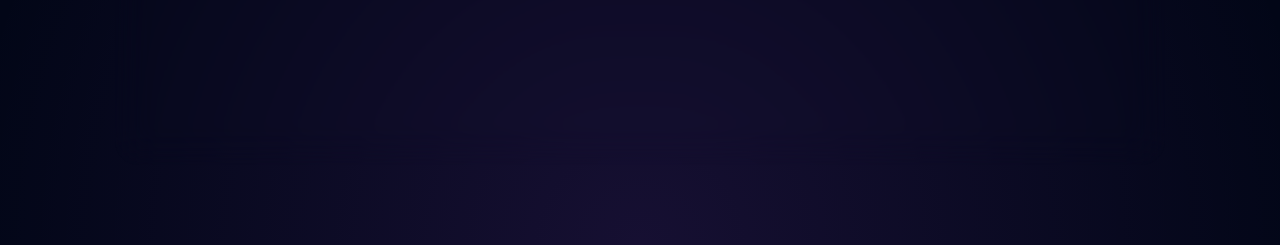
==== commit 524efb72: "Add files via upload" ====
--- a/services.html
+++ b/services.html
@@ -108,15 +108,36 @@
                         functionality for modern websites.
                     </p>
                 </div>
+                <!-- Service: Birthday Wish Website -->
+<div class="service-card">
+    <i class="fas fa-birthday-cake"></i>
+    <h2>Birthday Wish Website</h2>
+    <p>
+        Beautiful and interactive birthday wish websites
+        designed to create memorable moments.
+    </p>
+</div>
+
+<!-- Service: Social Media Agent -->
+<div class="service-card">
+    <i class="fas fa-share-alt"></i>
+    <h2>Social Media Agent</h2>
+    <p>
+        I help manage and improve your social media presence
+        with engaging content and modern strategies.
+    </p>
+</div>
 
             </div>
 
 
-            <!-- Hire Button -->
-            <a href="index.html#contact" class="hire-button">
-                Hire Me
-                </a>
-                <section class="why-me">
+           <!-- Hire Button -->
+<a href="index.html#contact" class="hire-button">
+    Hire Me
+</a>
+
+<!-- Why Choose Me -->
+<section class="why-me">
 
     <h2>Why Choose Me?</h2>
 
@@ -148,9 +169,7 @@
     </div>
 
 </section>
-            </a>
-
-        </section>
+           
 
     </main>
 
--- a/style.css
+++ b/style.css
@@ -1,694 +1,992 @@
-*{
-    margin:0;
-    padding:0;
-    box-sizing:border-box;
-    scroll-behavior:smooth;
-}
-
-body{
-    font-family:'Poppins',sans-serif;
-    background:#0f172a;
-    color:white;
-}
-section{
+/* =========================================================
+   PREMIUM PORTFOLIO WEBSITE
+   CLEAN MASTER STYLE.CSS
+========================================================= */
+
+/* =========================
+   RESET
+========================= */
+
+* {
+    margin: 0;
+    padding: 0;
+    box-sizing: border-box;
+    scroll-behavior: smooth;
+}
+
+html {
+    scroll-behavior: smooth;
+}
+
+body {
+    font-family: "Poppins", sans-serif;
+    background: #0f172a;
+    color: #ffffff;
+    overflow-x: hidden;
+}
+
+section {
     scroll-margin-top: 90px;
 }
-.navbar {
-    width: 100%;
-    display: flex;
-    align-items: center;
-    padding: 22px 30px;
+
+/* =========================
+   PARTICLES BACKGROUND
+========================= */
+
+#particles-js {
     position: fixed;
-    top: 0;
-    left: 0;
-    background: rgba(15, 23, 42, 0.9);
-    backdrop-filter: blur(10px);
-    border-bottom: 1px solid rgba(255,255,255,.08);
-    z-index: 1000;
-}
-
-.logo{
-    font-size:28px;
-    font-weight:700;
-    color:#38bdf8;
-    margin-right: auto;
-}
-
-.nav-links{
-    display:flex;
-    align-items: center;
-     gap:28px;
-}
-
-.nav-links a{
-    color:white;
-    text-decoration:none;
-    font-weight:500;
-    transition:.3s;
-}
-
-.nav-links a:hover{
-    color:#38bdf8;
-}    
- .hero{
-    display: flex;
-    justify-content: space-between;
-    align-items: center;
-    min-height: 100vh;
-    padding: 70px 8%;
-    gap: 100px;
-}   
-    .hero-text{
-    width:50%;
-}
-.hero-image img{
-    width: 250px;
-    height: 250px;
-    object-fit: cover;
-    object-position: center;
-    display: block;
-    transform: translateY(15px);
-}
-.hero-image {
-    width: 50%;
-    display: flex;
-    justify-content: flex-end;
-    align-items: center;
-}
-
-
-.hero-text h1{
-    font-size:60px;
-    margin:10px 0;
-}
-
-.hero-text h2{
-    font-size:32px;
-    color:#38bdf8;
-    margin-bottom:20px;
-}
-
-.hero-text p{
-    font-size:18px;
-    line-height:1.7;
-    margin-bottom:30px;
-}
-
-.hero-buttons{
-    display:flex;
-    gap:15px;
-}
-
-.btn,.btn2{
-    text-decoration:none;
-    padding:12px 28px;
-    border-radius:8px;
-    font-weight:bold;
-}
-
-.btn{
-    background:#f8c537;
-    color:black;
-}
-
-.btn2{
-    border:2px solid #f8c537;
-    color:#f8c537;
-}
-.tag{
-    color:#f8c537;
-    font-size:18px;
-    font-weight:bold;
-}
-
-.hero-image img{
-    transition:0.4s;
-}
-
-.hero-image img:hover{
-    transform: translate(100px, -10px) scale(1.05);
-}
-
-.btn:hover{
-    background:#38bdf8;
-}
-
-.btn2:hover{
-    background:#f8c537;
-    color:black;
-}
-.about{
-    padding:30px; 60px;
-    background:#111827;
-   }
-
-.about h2{
-    font-size:40px;
-    color:#38bdf8;
-    margin-bottom:30px;
-}
-
-.about p{
-    font-size:20px;
-    line-height:1.8;
-    color:#ddd;
-    max-width:800px;
-}    
-.about-text{
-    width:100%;
-    margin-left:0;
-    padding-left:0;
-    text-align:left;
-}.hero-image{
-    position: relative;
-}
-
-.hero-image img{
-    width: 500px;
-    height: auto;
-    object-fit: contain;
-    position: relative;
-    top: 0;
-    right: 0;
-}
-
-
-.hero-image::before{
-    content: "";
-    position: absolute;
-    width: 430px;
-    height: 430px;
-    background: #38bdf8; 
-    border-radius: 50%;
-    filter: blur(80px);
-    opacity: 0.7;
-    top: 50%;
-    left: 50%;
-    transform: translate(-50%, -50%);
-    z-index: -1;
-}
-.skills{
-    padding: 80px 8%;
-    background: #0f172a;
-}
-
-.skills h2{
-    text-align: center;
-    font-size: 42px;
-    color: #38bdf8;
-    margin-bottom: 15px;
-    font-weight: 700;
-    position: relative;
-}
-.skills h2::after{
-    content: "";
-    width: 80px;
-    height: 4px;
-    background: #38bdf8;
-    display: block;
-    margin: 12px auto 0;
-    border-radius: 10px;
-}
-.skills-box{
-    display: flex;
-    justify-content: center;
-    gap: 30px;
-    flex-wrap: wrap;
-}
-
-.skill-card{
-    background: #1e293b;
-    width: 280px;
-    padding: 20px;
-    border-radius: 15px;
-    text-align: center;
-    transition: 0.3s;
-    border: 1px solid rgba(255,255,255,0.1);
-}
-
-.skill-card:hover{
-    transform: translateY(-12px) scale(1.03);
-    box-shadow: 0 15px 35px rgba(56,189,248,.4);
-}
-
-.skill-card h3{
-    color: #38bdf8;
-    margin-bottom: 15px;
-}
-
-.skill-card p{
-    color: #ddd;
-    line-height: 1.6;
-}
-.projects{
-    padding:100px 8%;
-    background:#0f172a;
-}
-
-.projects h2{
-    text-align:center;
-    font-size:40px;
-    color:#38bdf8;
-    margin-bottom:50px;
-}
-
-.projects-box{
-    display:flex;
-    justify-content:center;
-    gap:30px;
-    flex-wrap:wrap;
-}
-
-.project-card{
-    background:#1e293b;
-    width:320px;
-    padding:30px;
-    border-radius:15px;
-    text-align:center;
-    transition:0.3s;
-    border:1px solid rgba(255,255,255,0.1);
-}
-
-.project-card:hover{
-    transform: translateY(-12px) scale(1.03);
-    box-shadow: 0 15px 35px rgba(247,183,51,.4);
-}
-
-.project-card h3{
-    color:#f7b733;
-    margin-bottom:15px;
-}
-
-.project-card p{
-    color:#ddd;
-    line-height:1.6;
-}
-.contact{
-    padding:60px 8% 30px;
-    background:#111827;
-    text-align:center;
-}
-
-.contact h2{
-    font-size:40px;
-    color:#38bdf8;
-    margin-bottom:30px;
-}
-
-.contact p{
-    font-size:20px;
-    color:#ddd;
-    margin:15px 0;
-}
-.footer{
-    background:#0b1120;
-    padding:25px 8%;
-    text-align:center;
-    border-top:1px solid rgba(255,255,255,.1);
-}
-
-.footer p{
-    color:#94a3b8;
-    font-size:16px;
-}
-.project-buttons{
-    display: flex;
-    justify-content: center;
-    gap: 15px;
-    margin-top: 20px;
-}
-
-.project-buttons .btn,
-.project-buttons .btn2{
-    padding: 10px 22px;
-    font-size: 15px;
-}
-.project-card img{
-    width: 150px;
-    height: 150px;
-    object-fit: cover;
-    object-position: center;
-    border-radius: 50%;
-    display: block;
-    margin: 0 auto 20px;
-    border: 4px solid #38bdf8;
-}
-.social-icons{
-    margin-top: 20px;
-    display: flex;
-    gap: 15px;
-}
-
-.social-icons a{
-    text-decoration: none;
-    color: #00e5ff;
-    font-weight: bold;
-    transition: 0.3s;
-}
-
-.social-icons a:hover{
-    color: #ffffff;
-}
-.hidden{
-    opacity: 0;
-    transform: translateY(50px);
-    transition: all 0.8s ease;
-}
-
-.show{
-    opacity: 1;
-    transform: translateY(0);
-}
-#particles-js{
-    position: fixed;
+    inset: 0;
     width: 100%;
     height: 100%;
-    top: 0;
-    left: 0;
-    z-index: -1;
+    z-index: -2;
     background: #0f172a;
-}
+    pointer-events: none;
+}
+
+#particles-js canvas {
+    position: fixed !important;
+    inset: 0 !important;
+    width: 100% !important;
+    height: 100% !important;
+    pointer-events: none !important;
+}
+
+/* =========================
+   CURSOR GLOW
+========================= */
+
 .cursor-glow {
     position: fixed;
     width: 110px;
     height: 110px;
-   background: linear-gradient(45deg, rgba(0,229,255,0.18), rgba(139,92,246,0.18), rgba(255,78,205,0.18));
+
+    background: linear-gradient(
+        45deg,
+        rgba(0, 229, 255, 0.18),
+        rgba(139, 92, 246, 0.18),
+        rgba(255, 78, 205, 0.18)
+    );
+
     border-radius: 50%;
     pointer-events: none;
     transform: translate(-50%, -50%);
     filter: blur(28px);
     z-index: 9999;
-    transition: transform 0.05s linear;
-}
-@keyframes glowColor {
-    0% {
-        filter: blur(40px) hue-rotate(0deg);
-    }
-    100% {
-        filter: blur(40px) hue-rotate(360deg);
-    }
-}
-#progress-bar{
+}
+
+/* =========================
+   PROGRESS BAR
+========================= */
+
+#progress-bar {
     position: fixed;
     top: 0;
     left: 0;
+
     width: 0%;
     height: 4px;
+
+    background: linear-gradient(
+        90deg,
+        #38bdf8,
+        #818cf8,
+        #c084fc
+    );
+
+    z-index: 10000;
+    transition: width 0.1s ease;
+}
+
+/* =========================================================
+   NAVBAR
+========================================================= */
+
+.navbar {
+    width: 100%;
+
+    display: flex;
+    align-items: center;
+
+    padding: 20px 5%;
+
+    position: fixed;
+    top: 0;
+    left: 0;
+
+    background: rgba(15, 23, 42, 0.72);
+
+    backdrop-filter: blur(16px);
+    -webkit-backdrop-filter: blur(16px);
+
+    border-bottom: 1px solid rgba(56, 189, 248, 0.12);
+
+    box-shadow:
+        0 8px 30px rgba(0, 0, 0, 0.18);
+
+    z-index: 1000;
+}
+
+.logo {
+    font-size: 28px;
+    font-weight: 700;
+
+    color: #38bdf8;
+
+    margin-right: auto;
+
+    text-shadow:
+        0 0 15px rgba(56, 189, 248, 0.35);
+}
+
+.nav-links {
+    display: flex;
+    align-items: center;
+    gap: 28px;
+}
+
+.nav-links a {
+    position: relative;
+
+    color: #ffffff;
+    text-decoration: none;
+
+    font-weight: 500;
+
+    transition:
+        color 0.3s ease,
+        text-shadow 0.3s ease;
+}
+
+.nav-links a:hover {
+    color: #38bdf8;
+
+    text-shadow:
+        0 0 12px rgba(56, 189, 248, 0.65);
+}
+
+.nav-links a.active {
+    color: #38bdf8;
+}
+
+.nav-links a.active::after {
+    content: "";
+
+    position: absolute;
+
+    left: 0;
+    bottom: -7px;
+
+    width: 100%;
+    height: 2px;
+
     background: #38bdf8;
-    z-index: 9999;
-    transition: width 0.1s;
-}
-.nav-links a.active{
+
+    border-radius: 10px;
+
+    box-shadow:
+        0 0 10px rgba(56, 189, 248, 0.8);
+}
+
+/* =========================
+   MOBILE MENU BUTTON
+========================= */
+
+.menu-btn {
+    display: none;
+
+    font-size: 28px;
+    cursor: pointer;
+
+    color: #ffffff;
+}
+
+/* =========================================================
+   HERO
+========================================================= */
+
+.hero {
+    min-height: 100vh;
+
+    display: flex;
+    justify-content: space-between;
+    align-items: center;
+
+    padding: 100px 8% 70px;
+
+    gap: 70px;
+}
+
+.hero-text {
+    width: 50%;
+}
+
+.hero-text h1 {
+    font-size: clamp(42px, 5vw, 60px);
+
+    margin: 10px 0;
+
+    line-height: 1.15;
+
+    animation: fadeUp 0.8s ease both;
+}
+
+.hero-text h2 {
+    font-size: 32px;
+
     color: #38bdf8;
-    border-bottom: 2px solid #38bdf8;
-    padding-bottom: 5px;
-}
-.progress{
-    width: 100%;
-    height: 8px;
-    background: #2a2a2a;
+
+    margin-bottom: 20px;
+
+    animation: fadeUp 0.8s ease 0.15s both;
+}
+
+.hero-text p {
+    font-size: 18px;
+
+    line-height: 1.7;
+
+    margin-bottom: 30px;
+
+    color: #cbd5e1;
+
+    animation: fadeUp 0.8s ease 0.25s both;
+}
+
+.tag {
+    color: #f8c537;
+
+    font-size: 18px;
+    font-weight: 700;
+}
+
+/* =========================
+   HERO BUTTONS
+========================= */
+
+.hero-buttons {
+    display: flex;
+
+    gap: 15px;
+
+    flex-wrap: wrap;
+}
+
+.btn,
+.btn2 {
+    display: inline-block;
+
+    text-decoration: none;
+
+    padding: 12px 28px;
+
     border-radius: 10px;
-    overflow: hidden;
-    margin-top: 10px;
-}
-
-.progress-bar{
-    height: 100%;
-    border-radius: 10px;
-    background: linear-gradient(90deg, #00e5ff, #8b5cf6);
-}
-
-.progress-bar{
-    width: 0;
-    transition: width 1.5s ease;
-}
-
-.progress-bar.html.animate{
-    width: 90%;
-}
-
-.progress-bar.css.animate{
-    width: 85%;
-}
-
-.progress-bar.js.animate{
-    width: 70%;
-}
-.progress{
-    width: 100%;
-    height: 8px;
-    background: #333;
-    border-radius: 10px;
-    margin-top: 10px;
-    overflow: hidden;
-}
-
-.progress-bar{
-    height: 100%;
-    color: white;
-    font-size: 10px;
-    text-align: right;
-    padding-right: 5px;
-    line-height: 8px;
-    border-radius: 10px;
-}
-
-.progress-bar.html{
-    width: 90%;
-    background: #00e5ff;
-}
-
-.progress-bar.css{
-    width: 85%;
-    background: #00e5ff;
-}
-
-.progress-bar.js{
-    width: 60%;
-    background: #00e5ff;
-}
-.projects{
-    padding: 80px 8%;
-    text-align: center;
-}
-
-.projects h2{
-    font-size: 40px;
-    color: #38bdf8;
-    margin-bottom: 50px;
-}
-
-.projects-box{
+
+    font-weight: 700;
+
+    transition:
+        transform 0.3s ease,
+        background 0.3s ease,
+        color 0.3s ease,
+        box-shadow 0.3s ease;
+}
+
+.btn {
+    background: #f8c537;
+    color: #000000;
+}
+
+.btn:hover {
+    background: #38bdf8;
+    color: #ffffff;
+
+    transform: translateY(-3px);
+
+    box-shadow:
+        0 10px 25px rgba(56, 189, 248, 0.25);
+}
+
+.btn2 {
+    border: 2px solid #f8c537;
+    color: #f8c537;
+    background: transparent;
+}
+
+.btn2:hover {
+    background: #f8c537;
+    color: #000000;
+
+    transform: translateY(-3px);
+}
+
+/* =========================================================
+   HERO IMAGE
+   PREMIUM CIRCLE GLASS FRAME
+========================================================= */
+
+.hero-image {
+    width: 50%;
+
     display: flex;
     justify-content: center;
+    align-items: center;
+
+    position: relative;
+
+    background: transparent;
+
+    padding: 0;
+
+    border: none;
+    box-shadow: none;
+
+    overflow: visible;
+}
+
+/* Glow behind image */
+
+.hero-image::before {
+    content: "";
+
+    position: absolute;
+
+    width: 430px;
+    height: 430px;
+
+    border-radius: 50%;
+
+    background:
+        radial-gradient(
+            circle,
+            rgba(56, 189, 248, 0.28),
+            transparent 68%
+        );
+
+    filter: blur(25px);
+
+    z-index: -1;
+
+    animation: imageGlow 5s ease-in-out infinite alternate;
+}
+
+/* Actual image */
+
+.hero-image img {
+    width: 390px;
+    height: 390px;
+
+    object-fit: cover;
+
+    object-position: center;
+
+    display: block;
+
+    border-radius: 50%;
+
+    padding: 8px;
+
+    background:
+        rgba(255, 255, 255, 0.08);
+
+    border: 2px solid rgba(125, 211, 252, 0.75);
+
+    box-shadow:
+        0 0 20px rgba(0, 180, 255, 0.35),
+        0 0 45px rgba(0, 120, 255, 0.18),
+        inset 0 0 18px rgba(255, 255, 255, 0.12);
+
+    backdrop-filter: blur(12px);
+    -webkit-backdrop-filter: blur(12px);
+
+    transition:
+        transform 0.4s ease,
+        box-shadow 0.4s ease;
+}
+
+.hero-image img:hover {
+    transform: scale(1.05);
+
+    box-shadow:
+        0 0 25px rgba(56, 189, 248, 0.55),
+        0 0 60px rgba(56, 189, 248, 0.22),
+        inset 0 0 20px rgba(255, 255, 255, 0.15);
+}
+
+/* =========================================================
+   SOCIAL ICONS
+========================================================= */
+
+.social-icons {
+    margin-top: 20px;
+
+    display: flex;
+
+    gap: 15px;
+
+    flex-wrap: wrap;
+}
+
+.social-icons a {
+    text-decoration: none;
+
+    color: #00e5ff;
+
+    font-weight: 600;
+
+    transition:
+        color 0.3s ease,
+        transform 0.3s ease;
+}
+
+.social-icons a:hover {
+    color: #ffffff;
+
+    transform: translateY(-3px);
+}
+
+/* =========================================================
+   ABOUT
+========================================================= */
+
+.about {
+    padding: 80px 8%;
+
+    background: #111827;
+}
+
+.about h2 {
+    font-size: 40px;
+
+    color: #38bdf8;
+
+    margin-bottom: 30px;
+}
+
+.about p {
+    max-width: 800px;
+
+    font-size: 20px;
+
+    line-height: 1.8;
+
+    color: #cbd5e1;
+}
+
+.about-text {
+    width: 100%;
+
+    margin-left: 0;
+
+    padding-left: 0;
+
+    text-align: left;
+}
+
+/* =========================================================
+   SKILLS
+========================================================= */
+
+.skills {
+    padding: 80px 8%;
+
+    background: #0f172a;
+}
+
+.skills h2 {
+    text-align: center;
+
+    font-size: 42px;
+
+    color: #38bdf8;
+
+    margin-bottom: 15px;
+
+    font-weight: 700;
+}
+
+.skills h2::after {
+    content: "";
+
+    display: block;
+
+    width: 80px;
+    height: 4px;
+
+    background: #38bdf8;
+
+    margin: 12px auto 0;
+
+    border-radius: 10px;
+
+    box-shadow:
+        0 0 12px rgba(56, 189, 248, 0.55);
+}
+
+.skills-box {
+    display: flex;
+
+    justify-content: center;
+
     gap: 30px;
+
     flex-wrap: wrap;
 }
 
-.project-card{
+.skill-card {
+    width: 280px;
+
+    padding: 25px 20px;
+
+    text-align: center;
+
+    background:
+        rgba(30, 41, 59, 0.65);
+
+    border:
+        1px solid rgba(56, 189, 248, 0.15);
+
+    border-radius: 20px;
+
+    backdrop-filter: blur(12px);
+    -webkit-backdrop-filter: blur(12px);
+
+    transition:
+        transform 0.35s ease,
+        box-shadow 0.35s ease,
+        border-color 0.35s ease;
+}
+
+.skill-card:hover {
+    transform:
+        translateY(-12px)
+        scale(1.03);
+
+    border-color: rgba(56, 189, 248, 0.7);
+
+    box-shadow:
+        0 15px 35px rgba(56, 189, 248, 0.25);
+}
+
+.skill-card h3 {
+    color: #38bdf8;
+
+    margin-bottom: 15px;
+}
+
+.skill-card p {
+    color: #cbd5e1;
+
+    line-height: 1.6;
+}
+
+/* =========================================================
+   SKILL PROGRESS
+========================================================= */
+
+.progress {
+    width: 100%;
+
+    height: 8px;
+
+    background: #2a2a2a;
+
+    border-radius: 10px;
+
+    overflow: hidden;
+
+    margin-top: 10px;
+}
+
+.progress-bar {
+    height: 100%;
+
+    border-radius: 10px;
+
+    background:
+        linear-gradient(
+            90deg,
+            #00e5ff,
+            #8b5cf6
+        );
+
+    transition:
+        width 1.5s ease;
+}
+
+.progress-bar.html {
+    width: 90%;
+}
+
+.progress-bar.css {
+    width: 85%;
+}
+
+.progress-bar.js {
+    width: 60%;
+}
+
+/* =========================================================
+   PROJECTS
+========================================================= */
+
+.projects {
+    padding: 90px 8%;
+
+    background: #0f172a;
+
+    text-align: center;
+}
+
+.projects h2 {
+    font-size: 40px;
+
+    color: #38bdf8;
+
+    margin-bottom: 50px;
+}
+
+.projects-box {
+    display: flex;
+
+    justify-content: center;
+
+    gap: 30px;
+
+    flex-wrap: wrap;
+}
+
+.project-card {
     width: 320px;
-    background: rgba(255,255,255,0.08);
-    border: 1px solid rgba(255,255,255,0.1);
+
+    padding: 25px;
+
+    text-align: center;
+
+    background:
+        rgba(255, 255, 255, 0.07);
+
+    border:
+        1px solid rgba(56, 189, 248, 0.15);
+
+    border-radius: 20px;
+
+    backdrop-filter: blur(12px);
+    -webkit-backdrop-filter: blur(12px);
+
+    transition:
+        transform 0.35s ease,
+        box-shadow 0.35s ease,
+        border-color 0.35s ease;
+}
+
+.project-card:hover {
+    transform:
+        translateY(-10px)
+        scale(1.02);
+
+    border-color: rgba(56, 189, 248, 0.65);
+
+    box-shadow:
+        0 15px 35px rgba(56, 189, 248, 0.2);
+}
+
+.project-card img {
+    width: 150px;
+    height: 150px;
+
+    object-fit: cover;
+
+    object-position: center;
+
+    display: block;
+
+    margin: 0 auto 20px;
+
+    border-radius: 50%;
+
+    border: 4px solid #38bdf8;
+
+    box-shadow:
+        0 0 20px rgba(56, 189, 248, 0.25);
+}
+
+.project-card h3 {
+    color: #38bdf8;
+
+    margin-bottom: 15px;
+}
+
+.project-card p {
+    color: #cbd5e1;
+
+    line-height: 1.6;
+
+    margin-bottom: 20px;
+}
+
+.project-buttons {
+    display: flex;
+
+    justify-content: center;
+
+    gap: 15px;
+
+    margin-top: 20px;
+}
+
+.project-buttons .btn,
+.project-buttons .btn2 {
+    padding: 10px 22px;
+
+    font-size: 15px;
+}
+
+/* =========================================================
+   CONTACT
+========================================================= */
+
+.contact {
+    padding: 80px 8%;
+
+    background: #111827;
+
+    text-align: center;
+}
+
+.contact h2 {
+    font-size: 40px;
+
+    color: #38bdf8;
+
+    margin-bottom: 30px;
+}
+
+.contact p {
+    font-size: 20px;
+
+    color: #cbd5e1;
+
+    margin: 15px 0;
+}
+
+.contact-form {
+    width: 100%;
+
+    max-width: 700px;
+
+    margin: 40px auto 0;
+
+    display: flex;
+
+    flex-direction: column;
+
+    gap: 18px;
+}
+
+.contact-form input,
+.contact-form textarea {
+    width: 100%;
+
+    padding: 15px;
+
+    border: none;
+
+    border-radius: 10px;
+
+    outline: none;
+
+    font-family: inherit;
+
+    font-size: 16px;
+
+    background: #ffffff;
+
+    color: #111827;
+}
+
+.contact-form textarea {
+    height: 80px;
+
+    max-height: 80px;
+
+    resize: none;
+}
+
+.contact-form button {
+    width: 180px;
+
+    margin: 10px auto 0;
+
+    padding: 14px;
+
+    border: none;
+
+    border-radius: 10px;
+
+    background: #f8c537;
+
+    color: #000000;
+
+    font-weight: 700;
+
+    cursor: pointer;
+
+    transition:
+        transform 0.3s ease,
+        background 0.3s ease;
+}
+
+.contact-form button:hover {
+    background: #38bdf8;
+
+    color: #ffffff;
+
+    transform: translateY(-3px);
+}
+
+/* =========================================================
+   FOOTER
+========================================================= */
+
+.footer {
+    text-align: center;
+
+    padding: 25px 8%;
+
+    background: #0b1120;
+
+    border-top:
+        1px solid rgba(255, 255, 255, 0.1);
+}
+
+.footer p {
+    color: #94a3b8;
+
+    font-size: 15px;
+}
+
+/* =========================================================
+   HIDDEN / SCROLL ANIMATION
+========================================================= */
+
+.hidden {
+    opacity: 0;
+
+    transform: translateY(50px);
+
+    transition:
+        opacity 0.8s ease,
+        transform 0.8s ease;
+}
+
+.show {
+    opacity: 1;
+
+    transform: translateY(0);
+}
+
+/* =========================================================
+   GENERAL ANIMATIONS
+========================================================= */
+
+@keyframes fadeUp {
+    from {
+        opacity: 0;
+
+        transform:
+            translateY(25px);
+    }
+
+    to {
+        opacity: 1;
+
+        transform:
+            translateY(0);
+    }
+}
+
+@keyframes imageGlow {
+    from {
+        transform:
+            scale(0.95);
+
+        opacity: 0.6;
+    }
+
+    to {
+        transform:
+            scale(1.08);
+
+        opacity: 1;
+    }
+}
+
+/* =========================================================
+   MOBILE NAVIGATION
+========================================================= */
+
+.show-menu {
+    display: flex !important;
+
+    flex-direction: column;
+
+    position: absolute;
+
+    top: 70px;
+    right: 20px;
+
+    min-width: 180px;
+
+    padding: 20px;
+
+    gap: 15px;
+
+    background:
+        rgba(15, 23, 42, 0.95);
+
+    border:
+        1px solid rgba(56, 189, 248, 0.2);
+
     border-radius: 15px;
-    padding: 25px;
-    transition: 0.3s;
-}
-
-.project-card:hover{
-    transform: translateY(-10px);
-}
-
-.project-card h3{
-    color: #38bdf8;
-    margin-bottom: 15px;
-}
-
-.project-card p{
-    color: #ddd;
-    margin-bottom: 20px;
-}
-.footer{
-    text-align: center;
-    padding: 20px;
-    background: #111;
-    color: #fff;
-    font-size: 15px;
-    margin-top: 0;
-}
+
+    backdrop-filter: blur(15px);
+    -webkit-backdrop-filter: blur(15px);
+
+    box-shadow:
+        0 15px 40px rgba(0, 0, 0, 0.35);
+}
+
+/* =========================================================
+   MOBILE RESPONSIVE
+========================================================= */
+
 @media (max-width: 768px) {
 
-    .hero{
-        flex-direction: column;
-        text-align: center;
-    }
-
-    .hero-content,
-    .hero-image{
-        width: 100%;
-    }
-
-    .hero-image img{
-        width: 250px;
-    }
-
-    .skills-box,
-    .projects-box{
-        flex-direction: column;
-        align-items: center;
-    }
-
-    .contact-form{
-        display: flex;
-        flex-direction: column;
-    }
-
-    .contact-form input,
-.contact-form textarea{
-    width: 100%;
-    padding: 12px;
-    margin: 10px 0;
-    border-radius: 8px;
-    border: none;
-    display: block;
-}
-.contact-form button{
-    width: 100%;
-    margin-top: 10px;
-}
-}
-.contact-form{
-    max-width:600px;
-    margin:30px auto;
-    display:flex;
-    flex-direction:column;
-    gap:15px;
-}
-
-.contact-form input,
-.contact-form textarea{
-    width:100%;
-}
-
-.contact-form button{
-    width:220px;
-    margin:0 auto;
-}
-
-.contact-form input,
-.contact-form textarea{
-    padding:12px;
-    border:none;
-    border-radius:8px;
-    outline:none;
-}
-
-.contact-form textarea{
-    height: 80px;
-    resize: none;
-}
-
-.contact-form button{
-    padding:12px;
-    border:none;
-    border-radius:8px;
-    cursor:pointer;
-}
-.contact{
-    padding: 80px 8%;
-    text-align: center;
-}
-
-.contact-form{
-    max-width: 700px;
-    margin: 40px auto 0;
-    display: flex;
-    flex-direction: column;
-    gap: 18px;
-}
-
-.contact-form input,
-.contact-form textarea{
-    width: 100%;
-    padding: 15px;
-    border: none;
-    border-radius: 10px;
-    font-size: 16px;
-    background: #fff;
-}
-
-.contact-form textarea{
-    height: 80px !important;
-    max-height:80px;
-    resize:none; 
-}    
-
-.contact-form button{
-    width: 180px;
-    margin: 10px auto 0;
-    padding: 14px;
-    border: none;
-    border-radius: 10px;
-    background: #f8c537;
-    color: #000;
-    font-weight: bold;
-    cursor: pointer;
-    transition: .3s;
-}
-
-.contact-form button:hover{
-    background: #38bdf8;
-    color: white;
-}
-.menu-btn{
-    display:none;
-    font-size:28px;
-    cursor:pointer;
-    color:white;
-}
-
-@media (max-width:768px){
-
-    .menu-btn{
-        display:block;
-    }
-
-    .nav-links{
-        display:none;
-    }
-}
-.show-menu{
-    display:flex !important;
-    flex-direction:column;
-    position:absolute;
-    top:70px;
-    right:20px;
-    background:#111827;
-    padding:20px;
-    border-radius:10px;
-    gap:15px;
-}
-/* =========================
-   MOBILE RESPONSIVE
-   ========================= */
-@media (max-width: 768px) {
+    /* Navbar */
 
     .navbar {
         padding: 15px 5%;
     }
-    .hero-image img {
-    border-radius: 50% !important;
-}
+
+    .menu-btn {
+        display: block;
+    }
 
     .nav-links {
-        gap: 15px;
-        font-size: 14px;
-    }
+        display: none;
+    }
+
+    /* Hero */
 
     .hero {
         min-height: auto;
+
         flex-direction: column;
+
         text-align: center;
-        padding: 120px 5% 60px;
+
+        padding:
+            120px 5% 60px;
+
         gap: 40px;
     }
 
@@ -697,134 +995,89 @@
     }
 
     .hero-text h1 {
-        font-size: 42px;
+        font-size: 28px;
     }
 
     .hero-text h2 {
-        font-size: 25px;
+        font-size: 19px;
     }
 
     .hero-text p {
-        font-size: 16px;
+        font-size: 14px;
+
         line-height: 1.6;
     }
 
     .hero-buttons {
         justify-content: center;
+
         flex-wrap: wrap;
     }
 
     .social-icons {
         justify-content: center;
+
         flex-wrap: wrap;
     }
 
-   .hero-image {
-    width: 150px !important;
-    height: 150px !important;
-    margin: 0 auto 20px auto !important;
-    border-radius: 50% !important;
-    overflow: hidden !important;
-    display: flex !important;
-    justify-content: center !important;
-    align-items: center !important;
-    border: 3px solid #38bdf8 !important;
-    position: relative;
-    order: -1;
-}
-
-   .hero-image img {
-    width: 100% !important;
-    height: 100% !important;
-    max-width: none !important;
-    object-fit: cover !important;
-    object-position: center top !important;
-    border-radius: 50% !important;
-    display: block !important;
-}
+    /* Profile image */
+
+    .hero-image {
+        order: -1;
+
+        width: 170px;
+        height: 170px;
+
+        margin:
+            0 auto 10px;
+
+        display: flex;
+
+        justify-content: center;
+        align-items: center;
+
+        position: relative;
+
+        overflow: visible;
+
+        padding: 0;
+    }
+
+    .hero-image::before {
+        width: 190px;
+        height: 190px;
+
+        filter: blur(25px);
+    }
+
+    .hero-image img {
+        width: 160px;
+        height: 160px;
+
+        padding: 5px;
+
+        border-radius: 50%;
+
+        object-fit: cover;
+
+        object-position: center;
+    }
+
     .hero-image img:hover {
         transform: scale(1.03);
     }
 
-    .hero-image::before {
-    display: none !important;
-}
+    /* Sections */
 
     .about,
     .skills,
     .projects,
     .contact {
-        padding: 70px 5%;
-    }
-
-    .skills-box,
-    .projects-box {
-        flex-direction: column;
-        align-items: center;
-    }
-
-    .skill-card,
-    .project-card {
-        width: 100%;
-        max-width: 340px;
-    }
-
-    .contact-form {
-        width: 100%;
-        max-width: 100%;
-    }
-
-    .contact-form input,
-    .contact-form textarea {
-        width: 100%;
-    }
-}@media (max-width: 768px) {
-
-    .hero-image {
-        order: -1 !important;
-        width: 150px !important;
-        height: 150px !important;
-        margin: 0 auto 25px auto !important;
-        padding: 0 !important;
-
-        border: 3px solid #38bdf8 !important;
-        border-radius: 50% !important;
-        overflow: hidden !important;
-
-        display: block !important;
-        position: relative !important;
-
-        transform: none !important;
-    }
-
-    .hero-image img {
-        position: absolute !important;
-        left: 0 !important;
-        top: 0 !important;
-
-        width: 150px !important;
-        height: 150px !important;
-        max-width: none !important;
-        max-height: none !important;
-
-        margin: 0 !important;
-        padding: 0 !important;
-
-        transform: none !important;
-
-        object-fit: cover !important;
-        object-position: center center !important;
-
-        border: none !important;
-        border-radius: 50% !important;
-    }
-
-    .hero-image::before {
-        display: none !important;
-    }
-}
-/* MOBILE TEXT - SMALL */
-@media (max-width: 768px) {
+        padding:
+            60px 5%;
+    }
+
+    /* Section headings */
 
     .about h2,
     .skills h2,
@@ -835,482 +1088,351 @@
 
     .about p {
         font-size: 14px;
+
         line-height: 1.5;
     }
 
+    /* Skills */
+
+    .skills-box {
+        display: flex;
+
+        flex-direction: column;
+
+        align-items: center;
+
+        gap: 12px;
+    }
+
+    .skill-card {
+        width: 220px;
+
+        max-width: 220px;
+
+        padding: 12px;
+    }
+
+    .skill-card h3 {
+        font-size: 15px;
+
+        margin: 5px 0;
+    }
+
+    .skill-card p {
+        font-size: 11px;
+
+        line-height: 1.3;
+
+        margin: 5px 0;
+    }
+
+    /* Projects */
+
+    .projects-box {
+        display: flex;
+
+        flex-direction: column;
+
+        align-items: center;
+
+        gap: 12px;
+    }
+
+    .project-card {
+        width: 220px;
+
+        max-width: 220px;
+
+        padding: 12px;
+
+        overflow: hidden;
+    }
+
+    .project-card h3 {
+        font-size: 15px;
+
+        margin: 5px 0;
+    }
+
+    .project-card p {
+        font-size: 11px;
+
+        line-height: 1.3;
+
+        margin: 5px 0;
+    }
+
+    .project-card img {
+        width: 110px;
+        height: 110px;
+    }
+
+    .project-buttons {
+        display: flex;
+
+        gap: 8px;
+
+        width: 100%;
+    }
+
+    .project-buttons a {
+        flex: 1;
+
+        min-width: 0;
+
+        padding:
+            9px 7px !important;
+
+        font-size: 12px !important;
+    }
+
+    /* Contact */
+
+    .contact-form {
+        width: 100%;
+
+        max-width: 100%;
+    }
+
+    .contact-form input,
+    .contact-form textarea {
+        width: 100%;
+    }
+
+    .contact-form button {
+        width: 180px;
+    }
+
+    /* Footer */
+
+    .footer {
+        padding:
+            20px 5%;
+    }
+}
+
+/* =========================================================
+   SMALL MOBILE
+========================================================= */
+
+@media (max-width: 400px) {
+
+    .logo {
+        font-size: 23px;
+    }
+
+    .hero {
+        padding-left: 20px;
+        padding-right: 20px;
+    }
+
     .hero-text h1 {
+        font-size: 25px;
+    }
+
+    .hero-image {
+        width: 150px;
+        height: 150px;
+    }
+
+    .hero-image img {
+        width: 140px;
+        height: 140px;
+    }
+
+    .skill-card,
+    .project-card {
+        width: 200px;
+        max-width: 200px;
+    }
+}
+/* =========================================================
+   MOBILE NAVIGATION FIX
+========================================================= */
+
+@media (max-width: 768px) {
+
+    .menu-btn {
+        display: block !important;
         font-size: 28px;
-    }
-
-    .hero-text h2 {
-        font-size: 19px;
-    }
-
-    .hero-text p {
-        font-size: 14px;
-    }
-}
-/* MOBILE SKILLS SIZE */
-@media (max-width: 768px) 
-
-    .skills {
-        padding: 40px 5% !important;
-    }
-
-    .skills h2 {
-        font-size: 25px !important;
-        margin-bottom: 25px !important;
-    }
-
-    .skills-box {
-        gap: 15px !important;
-    }
-
-    @media (max-width: 768px) {
-
-    .skills-box {
+        cursor: pointer;
+        color: #ffffff;
+        z-index: 1100;
+    }
+
+    .nav-links {
+        display: none;
+        flex-direction: column;
+        align-items: flex-start;
+
+        position: absolute;
+        top: 70px;
+        right: 20px;
+
+        width: 190px;
+        padding: 20px;
+
+        gap: 15px;
+
+        background: rgba(15, 23, 42, 0.96);
+
+        border: 1px solid rgba(56, 189, 248, 0.35);
+        border-radius: 16px;
+
+        backdrop-filter: blur(15px);
+        -webkit-backdrop-filter: blur(15px);
+
+        box-shadow:
+            0 15px 40px rgba(0, 0, 0, 0.4),
+            0 0 25px rgba(56, 189, 248, 0.12);
+
+        z-index: 1000;
+    }
+
+    .nav-links.show-menu {
+        display: flex !important;
+    }
+
+    .nav-links a {
+        display: block !important;
+        width: 100%;
+
+        color: #ffffff;
+        text-decoration: none;
+
+        padding: 8px 5px;
+
+        font-size: 15px;
+    }
+
+    .nav-links a:hover {
+        color: #38bdf8;
+    }
+}
+@media (max-width: 768px) {
+
+    .menu-btn {
+        display: block !important;
+        position: relative;
+        z-index: 1101;
+    }
+
+    .nav-links {
+        display: none !important;
+    }
+
+    .nav-links.show-menu {
         display: flex !important;
         flex-direction: column !important;
-        align-items: center !important;
+        align-items: flex-start !important;
+
+        position: absolute !important;
+        top: 70px !important;
+        right: 20px !important;
+
+        width: 190px !important;
+        padding: 18px !important;
         gap: 12px !important;
-    }
-
-    .skill-card {
-        width: 200px !important;
-        max-width: 200px !important;
-        min-width: 0 !important;
-        padding: 10px !important;
-        margin: 0 auto !important;
-        box-sizing: border-box !important;
-    }
-
-    .skill-card h3 {
-        font-size: 15px !important;
-        margin: 5px 0 !important;
-    }
-
-    .skill-card p {
-        font-size: 11px !important;
-        line-height: 1.3 !important;
-        margin: 5px 0 !important;
-    }
-}
-/* MOBILE PROJECTS SIZE */
+
+        background: rgba(15, 23, 42, 0.97) !important;
+
+        border: 1px solid rgba(56, 189, 248, 0.4) !important;
+        border-radius: 16px !important;
+
+        backdrop-filter: blur(15px);
+        -webkit-backdrop-filter: blur(15px);
+
+        z-index: 1100 !important;
+    }
+
+    .nav-links.show-menu a {
+        display: block !important;
+        width: 100% !important;
+        color: white !important;
+        padding: 8px 5px !important;
+    }
+
+    .nav-links.show-menu a:hover {
+        color: #38bdf8 !important;
+    }
+}
+/* =========================================================
+   FINAL MOBILE NAVIGATION
+========================================================= */
+
 @media (max-width: 768px) {
 
-    .projects {
-        padding: 40px 5% !important;
-    }
-
-    .projects h2 {
-        font-size: 25px !important;
-        margin-bottom: 25px !important;
-    }
-
-    .projects-box {
+    .menu-btn {
+        display: block !important;
+        position: relative;
+        z-index: 1101;
+        font-size: 30px;
+        color: #ffffff;
+        cursor: pointer;
+    }
+
+    .nav-links {
+        display: none !important;
+
+        position: absolute;
+        top: 70px;
+        right: 20px;
+
+        width: 210px;
+
+        flex-direction: column;
+        align-items: flex-start;
+
+        gap: 5px;
+
+        padding: 18px;
+
+        background: rgba(15, 23, 42, 0.97);
+
+        border: 1px solid rgba(56, 189, 248, 0.45);
+
+        border-radius: 18px;
+
+        backdrop-filter: blur(18px);
+        -webkit-backdrop-filter: blur(18px);
+
+        box-shadow:
+            0 20px 50px rgba(0, 0, 0, 0.45),
+            0 0 30px rgba(56, 189, 248, 0.12);
+
+        z-index: 1100;
+    }
+
+    .nav-links.show-menu {
         display: flex !important;
-        flex-direction: column !important;
-        align-items: center !important;
-        gap: 12px !important;
-    }
-
-    .project-card {
-        width: 200px !important;
-        max-width: 200px !important;
-        min-width: 0 !important;
-        padding: 10px !important;
-        margin: 0 auto !important;
-        box-sizing: border-box !important;
-    }
-
-    .project-card h3 {
-        font-size: 15px !important;
-        margin: 5px 0 !important;
-    }
-
-    .project-card p {
-        font-size: 11px !important;
-        line-height: 1.3 !important;
-        margin: 5px 0 !important;
-    }
-    @media (max-width: 768px) {
-
-    .project-card {
-        width: 220px !important;
-        max-width: 220px !important;
-        box-sizing: border-box !important;
-        overflow: hidden !important;
-    }
-
-    .project-card a {
-        box-sizing: border-box !important;
-        max-width: 100% !important;
-        padding: 10px 8px !important;
-        font-size: 13px !important;
-    }
-
-    .project-card .project-buttons {
-        display: flex !important;
-        gap: 8px !important;
-        width: 100% !important;
-        box-sizing: border-box !important;
-    }
-
-    .project-card .project-buttons a {
-        flex: 1 !important;
-        min-width: 0 !important;
-    }
-}
-}
-/* =========================
-   SERVICES PAGE
-   ========================= */
-
-.services-page {
-    min-height: 100vh !important;
-    padding: 120px 8% 70px !important;
-    text-align: center !important;
-    background: #0f172a !important;
-}
-
-.services-page h1 {
-    font-size: 48px !important;
-    color: #38bdf8 !important;
-    margin-bottom: 20px !important;
-}
-
-.services-intro {
-    max-width: 700px !important;
-    margin: 0 auto 45px !important;
-    color: white !important;
-    font-size: 18px !important;
-    line-height: 1.6 !important;
-}
-
-.services-container {
-    max-width: 1000px !important;
-    margin: 0 auto 45px !important;
-
-    display: grid !important;
-    grid-template-columns: repeat(3, 1fr) !important;
-    gap: 22px !important;
-}
-
-.service-card {
-    background: #1e293b !important;
-    border: 1px solid #38bdf8 !important;
-    border-radius: 16px !important;
-    padding: 25px 20px !important;
-
-    min-height: 170px !important;
-
-    display: flex !important;
-    flex-direction: column !important;
-    justify-content: center !important;
-
-    transition: 0.3s !important;
-}
-
-.service-card:hover {
-    transform: translateY(-6px) !important;
-}
-
-.service-card h2 {
-    color: #38bdf8 !important;
-    font-size: 21px !important;
-    margin-bottom: 12px !important;
-}
-
-.service-card p {
-    color: white !important;
-    font-size: 15px !important;
-    line-height: 1.5 !important;
-}
-
-.hire-button {
-    display: inline-block !important;
-    padding: 14px 35px !important;
-
-    background: #fbbf24 !important;
-    color: #111827 !important;
-
-    text-decoration: none !important;
-    border-radius: 10px !important;
-
-    font-size: 17px !important;
-    font-weight: bold !important;
-}
-
-
-/* =========================
-   SERVICES MOBILE
-   ========================= */
-
-@media (max-width: 768px) {
-
-    .services-page {
-        padding: 100px 5% 60px !important;
-    }
-
-    .services-page h1 {
-        font-size: 36px !important;
-    }
-
-    .services-intro {
-        font-size: 15px !important;
-        margin-bottom: 30px !important;
-    }
-
-    .services-container {
-        grid-template-columns: 1fr !important;
-        max-width: 320px !important;
-        gap: 16px !important;
-    }
-
-    .service-card {
-        min-height: 150px !important;
-        padding: 20px 16px !important;
-    }
-
-    .service-card h2 {
-        font-size: 19px !important;
-    }
-
-    .service-card p {
-        font-size: 13px !important;
-    }
-
-    .hire-button {
-        font-size: 15px !important;
-        padding: 12px 28px !important;
-    }
-}
-/* Premium Glass Frame for Profile Picture */
-
-.hero-image {
-    width: 360px;
-    height: 430px;
-    padding: 10px;
-
-    background: rgba(255, 255, 255, 0.08);
-    border: 1px solid rgba(255, 255, 255, 0.22);
-    border-radius: 24px;
-
-    backdrop-filter: blur(15px);
-    -webkit-backdrop-filter: blur(15px);
-
-    box-shadow:
-        0 20px 50px rgba(0, 0, 0, 0.35),
-        0 0 30px rgba(56, 189, 248, 0.18);
-
-    overflow: hidden;
-    transition: 0.4s ease;
-}
-
-.hero-image picture,
-.hero-image img {
-    width: 100%;
-    height: 100%;
-    display: block;
-}
-
-.hero-image img {
-    object-fit: cover;
-    border-radius: 17px;
-}
-
-.hero-image:hover {
-    transform: translateY(-7px);
-
-    box-shadow:
-        0 25px 60px rgba(0, 0, 0, 0.45),
-        0 0 40px rgba(56, 189, 248, 0.28);
-}
-@media (max-width: 768px) {
-
-    .hero-image {
-        width: 280px;
-        height: 350px;
-        margin: 25px auto;
-    }
-}
-/* ==============================
-   PREMIUM GLASS PROFILE FRAME
-============================== */
-
-.hero-image {
-    width: 360px !important;
-    height: 430px !important;
-
-    padding: 10px;
-
-    background: rgba(255, 255, 255, 0.08);
-
-    border: 1px solid rgba(255, 255, 255, 0.25);
-
-    border-radius: 24px;
-
-    backdrop-filter: blur(15px);
-    -webkit-backdrop-filter: blur(15px);
-
-    box-shadow:
-        0 20px 50px rgba(0, 0, 0, 0.35),
-        0 0 30px rgba(56, 189, 248, 0.20);
-
-    overflow: hidden;
-
-    display: flex !important;
-    justify-content: center !important;
-    align-items: center !important;
-
-    transition: 0.4s ease;
-}
-
-.hero-image picture {
-    width: 100%;
-    height: 100%;
-    display: block;
-}
-
-.hero-image img {
-    width: 100% !important;
-    height: 100% !important;
-
-    object-fit: cover;
-
-    display: block;
-
-    border-radius: 16px;
-
-    transform: none !important;
-}
-
-.hero-image:hover {
-    transform: translateY(-7px);
-.
-    box-shadow:
-        0 25px 60px rgba(0, 0, 0, 0.45),
-        0 0 40px rgba(56, 189, 248, 0.30);
-}
-@media (max-width: 768px) {
-
-    .hero-image {
-        width: 280px !important;
-        height: 350px !important;
-        margin: 25px auto;
-    }
-}
-/* ===== PROFILE GLASS FRAME ===== */
-
-.hero-image {
-    width: 50%;
-    min-height: 400px;
-
-    display: flex;
-    justify-content: center;
-    align-items: center;
-
-    padding: 25px;
-
-    background: rgba(255, 255, 255, 0.08);
-    border: 1px solid rgba(255, 255, 255, 0.25);
-    border-radius: 30px;
-
-    backdrop-filter: blur(12px);
-    -webkit-backdrop-filter: blur(12px);
-
-    box-shadow: 0 8px 30px rgba(56, 189, 248, 0.18);
-}
-.hero-image picture {
-    width: 100% !important;
-    height: 100% !important;
-    display: block !important;
-}
-
-.hero-image img {
-    width: 250px;
-    height: 250px;
-
-    object-fit: cover;
-    object-position: center;
-
-    display: block;
-
-    border-radius: 50%;
-
-    transform: none;
-
-    border: 4px solid rgba(255, 255, 255, 0.35);
-
-    box-shadow:
-        0 0 25px rgba(56, 189, 248, 0.35),
-        inset 0 0 20px rgba(255, 255, 255, 0.15);
-}
-/* ROUND GLASS PHOTO FRAME */
-
-.hero-image img {
-    width: 300px !important;
-    height: 300px !important;
-
-    object-fit: cover;
-    border-radius: 50% !important;
-
-    border: 3px solid rgba(255, 255, 255, 0.35);
-
-    box-shadow:
-        0 0 25px rgba(56, 189, 248, 0.5),
-        0 0 50px rgba(56, 189, 248, 0.15);
-
-    backdrop-filter: blur(12px);
-    -webkit-backdrop-filter: blur(12px);
-
-    transform: none !important;
-}
-/* ===== ROUND GLASS FRAME ===== */
-
-.hero-image {
-    position: relative;
-    display: flex !important;
-    justify-content: center !important;
-    align-items: center !important;
-}
-
-.hero-image::before {
-    content: "";
-    position: absolute;
-
-    width: 330px;
-    height: 330px;
-
-    border-radius: 50%;
-
-    background: rgba(255, 255, 255, 0.08);
-
-    border: 2px solid rgba(56, 189, 248, 0.45);
-
-    box-shadow:
-        0 0 25px rgba(56, 189, 248, 0.35),
-        inset 0 0 25px rgba(255, 255, 255, 0.08);
-
-    backdrop-filter: blur(12px);
-    -webkit-backdrop-filter: blur(12px);
-
-    z-index: 0;
-}
-
-.hero-image picture {
-    position: relative;
-    z-index: 1;
-}
-
-.hero-image img {
-    width: 300px !important;
-    height: 300px !important;
-
-    object-fit: cover;
-    border-radius: 50% !important;
-
-    transform: none !important;
-
-    display: block;
+    }
+
+    .nav-links a {
+        display: block !important;
+
+        width: 100%;
+
+        padding: 12px 10px;
+
+        color: #ffffff !important;
+
+        text-decoration: none;
+
+        font-size: 16px;
+
+        border-radius: 10px;
+
+        transition:
+            background 0.25s ease,
+            color 0.25s ease,
+            transform 0.25s ease;
+    }
+
+    .nav-links a:hover {
+        color: #38bdf8 !important;
+
+        background: rgba(56, 189, 248, 0.08);
+
+        transform: translateX(4px);
+    }
 }
--- a/services.css
+++ b/services.css
@@ -1,447 +1,1481 @@
 /* =========================================================
    PREMIUM SERVICES PAGE
-   Clean + Optimized Version
-========================================================= */
+   ========================================================= */
 
 .services-page {
     position: relative;
     min-height: 100vh;
-    padding: 150px 7% 100px;
-
+    padding: 120px 5% 80px;
+    background:
+        radial-gradient(circle at 15% 20%, rgba(124, 58, 237, 0.18), transparent 30%),
+        radial-gradient(circle at 85% 25%, rgba(59, 130, 246, 0.15), transparent 28%),
+        radial-gradient(circle at 50% 100%, rgba(168, 85, 247, 0.12), transparent 35%),
+        #020617;
+    color: #fff;
     text-align: center;
+    overflow: hidden;
+}
+
+
+/* =========================================================
+   BACKGROUND GLOW
+   ========================================================= */
+
+.services-page::before {
+    content: "";
+    position: absolute;
+    width: 420px;
+    height: 420px;
+    top: 80px;
+    left: -180px;
+
+    background: rgba(124, 58, 237, 0.22);
+    filter: blur(120px);
+    border-radius: 50%;
+
+    pointer-events: none;
+}
+
+.services-page::after {
+    content: "";
+    position: absolute;
+    width: 380px;
+    height: 380px;
+    top: 100px;
+    right: -150px;
+
+    background: rgba(59, 130, 246, 0.20);
+    filter: blur(120px);
+    border-radius: 50%;
+
+    pointer-events: none;
+}
+
+
+/* =========================================================
+   SMALL TOP TITLE
+   ========================================================= */
+
+.services-page .section-label {
+    position: relative;
+    z-index: 2;
+
+    display: inline-block;
+
+    margin-bottom: 8px;
+
+    color: #a855f7;
+    font-size: 15px;
+    font-weight: 700;
+    letter-spacing: 4px;
+    text-transform: uppercase;
+}
+
+
+/* =========================================================
+   MY SERVICES HEADING
+   ========================================================= */
+
+.services-page h1 {
+    margin-bottom: 65px !important;
+    position: relative;
+    z-index: 2;
+
+    width: fit-content;
+    margin: 0 auto 22px;
+
+    padding: 12px 35px;
+
+    font-size: 48px;
+    font-weight: 800;
+    line-height: 1.2;
+
     color: #ffffff;
 
+    background: linear-gradient(
+        135deg,
+        rgba(255,255,255,0.10),
+        rgba(255,255,255,0.03)
+    );
+
+    border: 1px solid rgba(255,255,255,0.18);
+    border-radius: 18px;
+
+    backdrop-filter: blur(18px);
+    -webkit-backdrop-filter: blur(18px);
+
+    box-shadow:
+        0 15px 45px rgba(0,0,0,0.35),
+        0 0 35px rgba(139,92,246,0.15);
+
+    text-shadow:
+        0 0 15px rgba(168,85,247,0.35);
+}
+
+
+/* =========================================================
+   INTRO TEXT
+   ========================================================= */
+
+.services-intro {
+    position: relative;
+    z-index: 2;
+
+    max-width: 720px;
+
+    margin: 0 auto 65px;
+
+    color: #cbd5e1;
+
+    font-size: 17px;
+    line-height: 1.8;
+}
+
+
+/* Highlight words if used */
+.services-intro span {
+    color: #a855f7;
+}
+
+
+/* =========================================================
+   SMALL DECORATIVE LINE
+   ========================================================= */
+
+.services-page h1::after {
+    content: "";
+
+    display: block;
+
+    width: 100px;
+    height: 3px;
+
+    margin: 16px auto 0;
+
+    background: linear-gradient(
+        90deg,
+        transparent,
+        #a855f7,
+        #38bdf8,
+        #a855f7,
+        transparent
+    );
+
+    border-radius: 50px;
+
+    box-shadow:
+        0 0 12px rgba(168,85,247,0.8);
+}
+
+
+/* =========================================================
+   SERVICES CONTAINER
+   ========================================================= */
+
+.services-container {
+    position: relative;
+    z-index: 3;
+
+    max-width: 1400px;
+
+    margin: 0 auto 55px;
+
+    display: grid;
+
+    grid-template-columns: repeat(4, 1fr);
+
+    gap: 26px;
+
+    text-align: left;
+}
+
+
+/* =========================================================
+   SERVICE CARD
+   ========================================================= */
+
+.service-card {
+    position: relative;
+
+    min-height: 430px;
+
+    padding: 30px 28px;
+
+    overflow: hidden;
+
     background:
-        radial-gradient(
-            circle at 10% 15%,
-            rgba(56, 189, 248, 0.14),
-            transparent 30%
-        ),
-        radial-gradient(
-            circle at 90% 80%,
-            rgba(99, 102, 241, 0.14),
-            transparent 30%
-        ),
-        #020617;
+        linear-gradient(
+            145deg,
+            rgba(255,255,255,0.11),
+            rgba(255,255,255,0.035)
+        );
+
+    border: 1px solid rgba(255,255,255,0.18);
+
+    border-radius: 20px;
+
+    backdrop-filter: blur(18px);
+    -webkit-backdrop-filter: blur(18px);
+
+    box-shadow:
+        0 20px 50px rgba(0,0,0,0.35),
+        inset 0 1px 0 rgba(255,255,255,0.08);
+
+    transition:
+        transform 0.4s ease,
+        border-color 0.4s ease,
+        box-shadow 0.4s ease;
+}
+
+
+/* Card shine */
+.service-card::before {
+    content: "";
+
+    position: absolute;
+
+    width: 180px;
+    height: 180px;
+
+    top: -90px;
+    left: 50%;
+
+    transform: translateX(-50%);
+
+    background: rgba(139,92,246,0.35);
+
+    filter: blur(60px);
+
+    opacity: 0.55;
+
+    transition: 0.4s ease;
+
+    pointer-events: none;
+}
+
+
+/* Bottom glow */
+.service-card::after {
+    content: "";
+
+    position: absolute;
+
+    width: 70%;
+    height: 3px;
+
+    bottom: 0;
+    left: 15%;
+
+    background: linear-gradient(
+        90deg,
+        transparent,
+        #8b5cf6,
+        #38bdf8,
+        transparent
+    );
+
+    box-shadow:
+        0 0 20px rgba(139,92,246,0.8);
+
+    opacity: 0;
+
+    transition: 0.4s ease;
+}
+
+
+/* Hover */
+.service-card:hover {
+    transform: translateY(-12px);
+
+    border-color: rgba(139,92,246,0.65);
+
+    box-shadow:
+        0 30px 70px rgba(0,0,0,0.50),
+        0 0 35px rgba(139,92,246,0.18);
+}
+
+.service-card:hover::before {
+    opacity: 1;
+}
+
+.service-card:hover::after {
+    opacity: 1;
+}
+
+
+/* =========================================================
+   ICON
+   ========================================================= */
+
+.service-card i {
+    position: relative;
+    z-index: 2;
+
+    width: 88px;
+    height: 88px;
+
+    display: flex;
+    align-items: center;
+    justify-content: center;
+
+    margin-bottom: 28px;
+
+    font-size: 38px;
+
+    color: #a855f7;
+
+    background:
+        linear-gradient(
+            145deg,
+            rgba(168,85,247,0.16),
+            rgba(59,130,246,0.06)
+        );
+
+    border: 1px solid rgba(168,85,247,0.45);
+
+    border-radius: 18px;
+
+    box-shadow:
+        inset 0 0 20px rgba(168,85,247,0.08),
+        0 0 25px rgba(168,85,247,0.10);
+
+    transition: 0.4s ease;
+}
+
+.service-card:hover i {
+    transform: translateY(-4px) scale(1.06);
+
+    color: #ffffff;
+
+    background:
+        linear-gradient(
+            135deg,
+            #7c3aed,
+            #2563eb
+        );
+
+    box-shadow:
+        0 0 30px rgba(139,92,246,0.45);
+}
+
+
+/* =========================================================
+   CARD HEADING
+   ========================================================= */
+
+.service-card h2 {
+    position: relative;
+    z-index: 2;
+
+    margin-bottom: 14px;
+
+    color: #ffffff;
+
+    font-size: 23px;
+    font-weight: 700;
+
+    line-height: 1.3;
+}
+
+
+/* =========================================================
+   CARD DESCRIPTION
+   ========================================================= */
+
+.service-card p {
+    position: relative;
+    z-index: 2;
+
+    margin-bottom: 25px;
+
+    color: #cbd5e1;
+
+    font-size: 15px;
+    line-height: 1.7;
+}
+
+
+/* =========================================================
+   SERVICE FEATURES
+   Works if you add <ul>
+   ========================================================= */
+
+.service-card ul {
+    position: relative;
+    z-index: 2;
+
+    list-style: none;
+
+    margin: 0;
+    padding: 18px 0 0;
+
+    border-top: 1px solid rgba(255,255,255,0.12);
+}
+
+.service-card li {
+    margin: 12px 0;
+
+    color: #cbd5e1;
+
+    font-size: 14px;
+}
+
+.service-card li::before {
+    content: "✓";
+
+    display: inline-flex;
+
+    align-items: center;
+    justify-content: center;
+
+    width: 18px;
+    height: 18px;
+
+    margin-right: 10px;
+
+    color: #ffffff;
+
+    background: linear-gradient(
+        135deg,
+        #8b5cf6,
+        #2563eb
+    );
+
+    border-radius: 50%;
+
+    font-size: 11px;
+    font-weight: bold;
+}
+
+
+/* =========================================================
+   LEARN MORE
+   ========================================================= */
+
+.service-card a {
+    position: relative;
+    z-index: 2;
+
+    display: inline-flex;
+
+    align-items: center;
+
+    gap: 12px;
+
+    margin-top: 18px;
+
+    color: #a855f7;
+
+    text-decoration: none;
+
+    font-size: 15px;
+    font-weight: 600;
+
+    transition: 0.3s ease;
+}
+
+.service-card a::after {
+    content: "→";
+
+    font-size: 22px;
+
+    transition: 0.3s ease;
+}
+
+.service-card a:hover {
+    color: #38bdf8;
+}
+
+.service-card a:hover::after {
+    transform: translateX(7px);
+}
+
+
+/* =========================================================
+   BOTTOM STATS SECTION
+   ========================================================= */
+
+.services-stats {
+    position: relative;
+    z-index: 3;
+
+    max-width: 1400px;
+
+    margin: 0 auto;
+
+    padding: 28px 30px;
+
+    display: grid;
+
+    grid-template-columns:
+        repeat(3, 1fr)
+        1.3fr;
+
+    align-items: center;
+
+    gap: 20px;
+
+    text-align: left;
+
+    background:
+        linear-gradient(
+            135deg,
+            rgba(255,255,255,0.09),
+            rgba(255,255,255,0.035)
+        );
+
+    border: 1px solid rgba(255,255,255,0.16);
+
+    border-radius: 20px;
+
+    backdrop-filter: blur(20px);
+    -webkit-backdrop-filter: blur(20px);
+
+    box-shadow:
+        0 20px 55px rgba(0,0,0,0.35);
+}
+
+
+/* =========================================================
+   STAT ITEM
+   ========================================================= */
+
+.stat-item {
+    min-height: 90px;
+
+    padding: 10px 25px;
+
+    border-right: 1px solid rgba(255,255,255,0.12);
+}
+
+.stat-item:last-of-type {
+    border-right: none;
+}
+
+.stat-item h3 {
+    margin-bottom: 4px;
+
+    color: #a855f7;
+
+    font-size: 34px;
+    font-weight: 800;
+}
+
+.stat-item p {
+    margin: 0;
+
+    color: #ffffff;
+
+    font-size: 15px;
+    font-weight: 600;
+}
+
+.stat-item span {
+    color: #94a3b8;
+
+    font-size: 13px;
+}
+
+
+/* =========================================================
+   HIRE ME AREA
+   ========================================================= */
+
+.hire-box {
+    padding-left: 25px;
+}
+
+.hire-box h3 {
+    margin-bottom: 5px;
+
+    color: #ffffff;
+
+    font-size: 19px;
+}
+
+.hire-box p {
+    margin-bottom: 15px;
+
+    color: #94a3b8;
+
+    font-size: 14px;
+}
+
+
+/* =========================================================
+   PREMIUM GLASS HIRE BUTTON
+   ========================================================= */
+
+.hire-button {
+    position: relative;
+
+    display: inline-flex;
+
+    align-items: center;
+    justify-content: center;
+
+    gap: 10px;
+
+    padding: 13px 28px;
+
+    color: #ffffff;
+
+    background:
+        linear-gradient(
+            135deg,
+            rgba(124,58,237,0.95),
+            rgba(37,99,235,0.95)
+        );
+
+    border: 1px solid rgba(255,255,255,0.25);
+
+    border-radius: 12px;
+
+    text-decoration: none;
+
+    font-size: 15px;
+    font-weight: 700;
+
+    box-shadow:
+        0 10px 25px rgba(79,70,229,0.30),
+        inset 0 1px 0 rgba(255,255,255,0.25);
 
     overflow: hidden;
-}
-
-/* Keep content above background */
-.services-page > * {
+
+    transition: 0.35s ease;
+}
+
+.hire-button::before {
+    content: "";
+
+    position: absolute;
+
+    top: 0;
+    left: -100%;
+
+    width: 60%;
+    height: 100%;
+
+    background: linear-gradient(
+        90deg,
+        transparent,
+        rgba(255,255,255,0.35),
+        transparent
+    );
+
+    transform: skewX(-20deg);
+
+    transition: 0.6s ease;
+}
+
+.hire-button:hover {
+    transform: translateY(-4px) scale(1.03);
+
+    box-shadow:
+        0 15px 35px rgba(139,92,246,0.45),
+        0 0 25px rgba(59,130,246,0.20);
+}
+
+.hire-button:hover::before {
+    left: 130%;
+}
+
+
+/* =========================================================
+   FLOATING ANIMATION
+   ========================================================= */
+
+@keyframes serviceFloat {
+    0% {
+        transform: translateY(0);
+    }
+
+    50% {
+        transform: translateY(-5px);
+    }
+
+    100% {
+        transform: translateY(0);
+    }
+}
+
+.service-card:nth-child(1) {
+    animation: serviceFloat 5s ease-in-out infinite;
+}
+
+.service-card:nth-child(2) {
+    animation: serviceFloat 5s ease-in-out 0.5s infinite;
+}
+
+.service-card:nth-child(3) {
+    animation: serviceFloat 5s ease-in-out 1s infinite;
+}
+
+.service-card:nth-child(4) {
+    animation: serviceFloat 5s ease-in-out 1.5s infinite;
+}
+
+
+/* =========================================================
+   MOBILE
+   ========================================================= */
+
+@media (max-width: 1000px) {
+
+    .services-container {
+        grid-template-columns: repeat(2, 1fr);
+    }
+
+    .services-stats {
+        grid-template-columns: repeat(2, 1fr);
+    }
+
+    .stat-item {
+        border-right: none;
+        border-bottom: 1px solid rgba(255,255,255,0.10);
+    }
+
+    .hire-box {
+        padding-left: 25px;
+    }
+}
+
+
+@media (max-width: 768px) {
+
+    .services-page {
+        padding: 105px 5% 55px;
+    }
+
+    .services-page h1 {
+        font-size: 32px;
+        padding: 10px 22px;
+        border-radius: 15px;
+        margin-bottom: 18px;
+    }
+
+    .services-page .section-label {
+        font-size: 12px;
+        letter-spacing: 3px;
+    }
+
+    .services-intro {
+        font-size: 14px;
+        line-height: 1.7;
+
+        margin-bottom: 45px;
+    }
+
+    .services-container {
+        grid-template-columns: 1fr;
+
+        gap: 18px;
+
+        max-width: 360px;
+
+        margin-bottom: 40px;
+    }
+
+    .service-card {
+        min-height: auto;
+
+        padding: 25px 22px;
+
+        border-radius: 18px;
+
+        animation: none;
+    }
+
+    .service-card i {
+        width: 70px;
+        height: 70px;
+
+        font-size: 30px;
+
+        margin-bottom: 22px;
+    }
+
+    .service-card h2 {
+        font-size: 20px;
+    }
+
+    .service-card p {
+        font-size: 14px;
+    }
+
+    .services-stats {
+        grid-template-columns: 1fr;
+
+        gap: 0;
+
+        padding: 20px;
+
+        text-align: center;
+    }
+
+    .stat-item {
+        width: 100%;
+
+        padding: 18px 10px;
+
+        border-right: none;
+
+        border-bottom: 1px solid rgba(255,255,255,0.10);
+    }
+
+    .stat-item:last-of-type {
+        border-bottom: none;
+    }
+
+    .stat-item h3 {
+        font-size: 30px;
+    }
+
+    .hire-box {
+        padding: 25px 10px 10px;
+
+        text-align: center;
+    }
+
+    .hire-button {
+        width: auto;
+
+        padding: 12px 25px;
+    }
+}
+
+
+/* =========================================================
+   SMALL MOBILE
+   ========================================================= */
+
+@media (max-width: 480px) {
+
+    .services-page {
+        padding-left: 4%;
+        padding-right: 4%;
+    }
+
+    .services-page h1 {
+        font-size: 28px;
+
+        padding: 9px 18px;
+    }
+
+    .services-intro {
+        font-size: 13px;
+    }
+
+    .service-card {
+        padding: 22px 18px;
+    }
+
+    .service-card h2 {
+        font-size: 19px;
+    }
+
+    .service-card p {
+        font-size: 13px;
+    }
+}
+/* =========================================
+   PREMIUM WHY CHOOSE ME SECTION
+   ========================================= */
+
+.why-choose {
+    position: relative;
+    max-width: 1100px;
+    margin: 80px auto 0;
+    padding: 55px 45px;
+    text-align: center;
+
+    background: rgba(15, 23, 42, 0.55);
+    border: 1px solid rgba(56, 189, 248, 0.22);
+    border-radius: 28px;
+
+    backdrop-filter: blur(18px);
+    -webkit-backdrop-filter: blur(18px);
+
+    box-shadow:
+        0 20px 60px rgba(0, 0, 0, 0.35),
+        0 0 45px rgba(56, 189, 248, 0.10);
+
+    overflow: hidden;
+}
+
+/* Blue/Purple glow */
+.why-choose::before {
+    content: "";
+    position: absolute;
+    width: 350px;
+    height: 350px;
+    top: -180px;
+    left: 50%;
+    transform: translateX(-50%);
+
+    background: linear-gradient(
+        135deg,
+        rgba(56, 189, 248, 0.25),
+        rgba(139, 92, 246, 0.25)
+    );
+
+    filter: blur(70px);
+    border-radius: 50%;
+    pointer-events: none;
+}
+
+/* Heading */
+.why-choose h2 {
     position: relative;
     z-index: 2;
-}
-
-
-/* =========================================================
-   PAGE TITLE
-========================================================= */
-
-.services-page h1 {
-    margin-bottom: 18px;
-
-    font-size: clamp(38px, 5vw, 64px);
-    font-weight: 800;
-    letter-spacing: -1px;
-
-    color: #38bdf8;
+
+    font-size: 38px;
+    margin-bottom: 15px;
+
+    color: #ffffff;
 
     text-shadow:
-        0 0 20px rgba(56, 189, 248, 0.25);
-
-    animation: titleReveal 0.8s ease both;
-}
-
-
-/* =========================================================
-   INTRO TEXT
-========================================================= */
-
-.services-intro {
+        0 0 15px rgba(56, 189, 248, 0.35);
+}
+
+/* Intro text */
+.why-choose > p {
+    position: relative;
+    z-index: 2;
+
     max-width: 750px;
-    margin: 0 auto 65px;
+    margin: 0 auto 35px;
 
     color: #cbd5e1;
-
-    font-size: 18px;
-    line-height: 1.8;
-    font-weight: 400;
-
-    text-shadow:
-        0 1px 8px rgba(0, 0, 0, 0.35);
-
-    animation: fadeUp 0.8s ease 0.15s both;
-}
-
-
-/* =========================================================
-   SERVICES GRID
-========================================================= */
-
-.services-container {
-    max-width: 1150px;
-    margin: 0 auto 65px;
+    font-size: 16px;
+    line-height: 1.7;
+}
+
+
+/* =========================================
+   WHY CHOOSE CARDS
+   ========================================= */
+
+.why-choose-container {
+    position: relative;
+    z-index: 2;
 
     display: grid;
     grid-template-columns: repeat(3, 1fr);
-    gap: 28px;
-}
-
-
-/* =========================================================
-   SERVICE CARD
-========================================================= */
-
-.service-card {
-    position: relative;
-
-    min-height: 230px;
-    padding: 38px 28px;
+    gap: 22px;
+
+    margin-top: 30px;
+}
+
+.why-card {
+    position: relative;
+
+    padding: 28px 22px;
+
+    background: rgba(255, 255, 255, 0.055);
+
+    border: 1px solid rgba(255, 255, 255, 0.12);
+    border-radius: 20px;
+
+    backdrop-filter: blur(15px);
+    -webkit-backdrop-filter: blur(15px);
+
+    transition:
+        transform 0.35s ease,
+        border-color 0.35s ease,
+        box-shadow 0.35s ease,
+        background 0.35s ease;
+
+    overflow: hidden;
+}
+
+/* Card light effect */
+.why-card::before {
+    content: "";
+    position: absolute;
+    width: 120px;
+    height: 120px;
+
+    top: -60px;
+    right: -60px;
+
+    background: #38bdf8;
+    opacity: 0.12;
+
+    filter: blur(35px);
+    border-radius: 50%;
+
+    transition: 0.4s ease;
+}
+
+/* Hover */
+.why-card:hover {
+    transform: translateY(-10px);
+
+    background: rgba(56, 189, 248, 0.08);
+
+    border-color: rgba(56, 189, 248, 0.55);
+
+    box-shadow:
+        0 15px 40px rgba(0, 0, 0, 0.3),
+        0 0 25px rgba(56, 189, 248, 0.18);
+}
+
+.why-card:hover::before {
+    opacity: 0.25;
+    transform: scale(1.4);
+}
+
+
+/* Icons */
+.why-card i {
+    position: relative;
+    z-index: 2;
+
+    width: 58px;
+    height: 58px;
+
+    margin: 0 auto 18px;
+
+    display: flex;
+    align-items: center;
+    justify-content: center;
+
+    border-radius: 16px;
+
+    color: #38bdf8;
+    font-size: 25px;
+
+    background: rgba(56, 189, 248, 0.08);
+
+    border: 1px solid rgba(56, 189, 248, 0.28);
+
+    box-shadow:
+        0 0 20px rgba(56, 189, 248, 0.12);
+
+    transition: 0.35s ease;
+}
+
+.why-card:hover i {
+    transform: translateY(-4px) scale(1.08);
+
+    background: rgba(56, 189, 248, 0.15);
+
+    box-shadow:
+        0 0 25px rgba(56, 189, 248, 0.3);
+}
+
+
+/* Card heading */
+.why-card h3 {
+    position: relative;
+    z-index: 2;
+
+    color: #ffffff;
+    font-size: 20px;
+
+    margin-bottom: 10px;
+}
+
+
+/* Card text */
+.why-card p {
+    position: relative;
+    z-index: 2;
+
+    color: #cbd5e1;
+
+    font-size: 14px;
+    line-height: 1.6;
+
+    margin: 0;
+}
+
+
+/* =========================================
+   HIRE ME BUTTON
+   ========================================= */
+
+.why-choose .hire-button {
+    position: relative;
+    z-index: 5;
+
+    display: inline-flex;
+    align-items: center;
+    justify-content: center;
+
+    margin-top: 35px;
+
+    padding: 13px 32px;
+
+    color: #ffffff;
+    text-decoration: none;
+
+    font-size: 16px;
+    font-weight: 600;
+
+    background: rgba(56, 189, 248, 0.12);
+
+    border: 1px solid rgba(56, 189, 248, 0.45);
+
+    border-radius: 12px;
+
+    backdrop-filter: blur(12px);
+    -webkit-backdrop-filter: blur(12px);
+
+    box-shadow:
+        0 0 20px rgba(56, 189, 248, 0.15);
+
+    transition: 0.35s ease;
+}
+
+.why-choose .hire-button:hover {
+    transform: translateY(-4px);
+
+    background: linear-gradient(
+        135deg,
+        #38bdf8,
+        #8b5cf6
+    );
+
+    border-color: transparent;
+
+    box-shadow:
+        0 10px 30px rgba(56, 189, 248, 0.35);
+}
+
+
+/* =========================================
+   MOBILE
+   ========================================= */
+
+@media (max-width: 768px) {
+
+    .why-choose {
+        width: 90%;
+        margin: 55px auto 0;
+        padding: 35px 18px;
+        border-radius: 22px;
+    }
+
+    .why-choose h2 {
+        font-size: 28px;
+    }
+
+    .why-choose > p {
+        font-size: 14px;
+        line-height: 1.6;
+        margin-bottom: 25px;
+    }
+
+    .why-choose-container {
+        grid-template-columns: 1fr;
+        gap: 15px;
+        margin-top: 25px;
+    }
+
+    .why-card {
+        padding: 22px 18px;
+    }
+
+    .why-card h3 {
+        font-size: 18px;
+    }
+
+    .why-card p {
+        font-size: 13px;
+    }
+
+    .why-choose .hire-button {
+        margin-top: 25px;
+        padding: 12px 28px;
+        font-size: 15px;
+    }
+}
+/* Smaller Why Choose Me Cards */
+.why-choose-container {
+    max-width: 850px !important;
+    margin: 25px auto 0 !important;
+    gap: 15px !important;
+}
+
+.why-card {
+    padding: 18px 15px !important;
+    border-radius: 16px !important;
+    min-height: 130px !important;
+}
+
+.why-card i {
+    width: 45px !important;
+    height: 45px !important;
+    font-size: 20px !important;
+    margin-bottom: 10px !important;
+}
+
+.why-card h3 {
+    font-size: 17px !important;
+    margin-bottom: 6px !important;
+}
+
+.why-card p {
+    font-size: 12px !important;
+    line-height: 1.4 !important;
+}
+
+/* Mobile */
+@media (max-width: 768px) {
+    .why-choose-container {
+        width: 100% !important;
+        gap: 12px !important;
+    }
+
+    .why-card {
+        min-height: 110px !important;
+        padding: 15px !important;
+    }
+
+    .why-card i {
+        width: 40px !important;
+        height: 40px !important;
+        font-size: 18px !important;
+    }
+
+    .why-card h3 {
+        font-size: 16px !important;
+    }
+
+    .why-card p {
+        font-size: 12px !important;
+    }
+}
+/* EXTRA SMALL - WHY CHOOSE ME CARDS */
+
+.why-choose-container {
+    max-width: 700px !important;
+    grid-template-columns: repeat(3, 1fr) !important;
+    gap: 12px !important;
+    margin: 20px auto 0 !important;
+}
+
+.why-card {
+    min-height: 95px !important;
+    height: 110px !important;
+    padding: 12px 10px !important;
+    border-radius: 14px !important;
+}
+
+.why-card i {
+    width: 35px !important;
+    height: 35px !important;
+    font-size: 16px !important;
+    margin-bottom: 6px !important;
+}
+
+.why-card h3 {
+    font-size: 14px !important;
+    margin-bottom: 4px !important;
+}
+
+.why-card p {
+    font-size: 10px !important;
+    line-height: 1.25 !important;
+    margin: 0 !important;
+}
+
+/* Mobile */
+@media (max-width: 768px) {
+
+    .why-choose-container {
+        grid-template-columns: 1fr !important;
+        max-width: 240px !important;
+        gap: 10px !important;
+    }
+
+    .why-card {
+        width: 100% !important;
+        height: 95px !important;
+        min-height: 95px !important;
+        padding: 10px !important;
+    }
+
+    .why-card i {
+        width: 32px !important;
+        height: 32px !important;
+        font-size: 14px !important;
+        margin-bottom: 4px !important;
+    }
+
+    .why-card h3 {
+        font-size: 14px !important;
+    }
+
+    .why-card p {
+        font-size: 10px !important;
+    }
+}
+/* =========================================
+   PREMIUM WHY CHOOSE ME SECTION
+   ========================================= */
+
+.why-me {
+    width: 100%;
+    max-width: 1050px;
+    margin: 70px auto 0;
+    padding: 55px 30px 45px;
+    text-align: center;
+
+    position: relative;
+
+    background: linear-gradient(
+        135deg,
+        rgba(15, 23, 42, 0.92),
+        rgba(30, 41, 59, 0.72)
+    );
+
+    border: 1px solid rgba(56, 189, 248, 0.25);
+    border-radius: 24px;
+
+    box-shadow:
+        0 20px 60px rgba(0, 0, 0, 0.35),
+        0 0 35px rgba(56, 189, 248, 0.08);
+
+    backdrop-filter: blur(18px);
+    -webkit-backdrop-filter: blur(18px);
+
+    overflow: hidden;
+}
+
+
+/* Blue/Purple ambient glow */
+
+.why-me::before {
+    content: "";
+    position: absolute;
+
+    width: 300px;
+    height: 300px;
+
+    top: -170px;
+    left: 50%;
+
+    transform: translateX(-50%);
+
+    background: #38bdf8;
+
+    opacity: 0.12;
+    filter: blur(80px);
+
+    pointer-events: none;
+}
+
+
+/* Heading */
+
+.why-me h2 {
+    position: relative;
+
+    margin: 0 0 14px;
+
+    font-size: 32px;
+    font-weight: 700;
+
+    color: #ffffff;
+
+    text-shadow:
+        0 0 15px rgba(56, 189, 248, 0.35);
+}
+
+
+/* Small blue line */
+
+.why-me h2::after {
+    content: "";
+
+    display: block;
+
+    width: 55px;
+    height: 3px;
+
+    margin: 12px auto 0;
+
+    border-radius: 10px;
+
+    background: linear-gradient(
+        90deg,
+        #38bdf8,
+        #8b5cf6
+    );
+
+    box-shadow:
+        0 0 12px rgba(56, 189, 248, 0.7);
+}
+
+
+/* Intro */
+
+.why-intro {
+    position: relative;
+
+    max-width: 720px;
+
+    margin: 0 auto 35px;
+
+    color: #cbd5e1;
+
+    font-size: 15px;
+    line-height: 1.6;
+}
+
+
+/* Cards container */
+
+.why-container {
+    position: relative;
+
+    display: grid;
+
+    grid-template-columns: repeat(3, 1fr);
+
+    gap: 18px;
+
+    max-width: 900px;
+
+    margin: 0 auto;
+}
+
+
+/* Individual cards */
+
+.why-card {
+    position: relative;
+
+    min-height: 165px;
+
+    padding: 25px 18px;
 
     display: flex;
     flex-direction: column;
     align-items: center;
     justify-content: center;
 
-    background: rgba(15, 23, 42, 0.72);
+    text-align: center;
+
+    background: linear-gradient(
+        145deg,
+        rgba(255,255,255,0.08),
+        rgba(255,255,255,0.035)
+    );
 
     border: 1px solid rgba(56, 189, 248, 0.22);
-    border-radius: 24px;
-
-    backdrop-filter: blur(18px);
-    -webkit-backdrop-filter: blur(18px);
-
-    box-shadow:
-        0 15px 40px rgba(0, 0, 0, 0.30);
-
-    overflow: hidden;
-
-    transform-style: preserve-3d;
-
-    transition:
-        transform 0.4s ease,
-        border-color 0.4s ease,
-        box-shadow 0.4s ease,
-        background 0.4s ease;
-
-    animation: cardReveal 0.8s ease both;
-}
-
-
-/* Top glowing line */
-
-.service-card::before {
-    content: "";
-
-    position: absolute;
-
-    top: 0;
-    left: 50%;
-
-    width: 0;
-    height: 2px;
-
-    transform: translateX(-50%);
-
-    background: linear-gradient(
-        90deg,
-        #38bdf8,
-        #818cf8,
-        #c084fc
-    );
-
-    box-shadow:
-        0 0 15px rgba(56, 189, 248, 0.8);
-
-    transition: width 0.45s ease;
-}
-
-
-/* Soft card glow */
-
-.service-card::after {
-    content: "";
-
-    position: absolute;
-
-    width: 180px;
-    height: 180px;
-
-    top: -100px;
-    right: -100px;
-
-    border-radius: 50%;
-
-    background: #38bdf8;
-
-    opacity: 0.06;
-
-    transition:
-        transform 0.5s ease,
-        opacity 0.5s ease;
-
-    pointer-events: none;
-}
-
-
-/* =========================================================
-   CARD HOVER
-========================================================= */
-
-.service-card:hover {
-    transform:
-        translateY(-12px)
-        scale(1.02);
-
-    background: rgba(56, 189, 248, 0.10);
-
-    border-color:
-        rgba(56, 189, 248, 0.75);
-
-    box-shadow:
-        0 25px 60px rgba(0, 0, 0, 0.35),
-        0 0 30px rgba(56, 189, 248, 0.14);
-}
-
-.service-card:hover::before {
-    width: 75%;
-}
-
-.service-card:hover::after {
-    transform: scale(2);
-    opacity: 0.13;
-}
-
-
-/* =========================================================
-   SERVICE ICON
-========================================================= */
-
-.service-card i {
-    position: relative;
-    z-index: 2;
-
-    margin-bottom: 20px;
-
-    font-size: 40px;
-
-    color: #38bdf8;
-
-    text-shadow:
-        0 0 12px rgba(56, 189, 248, 0.55);
-
-    transition:
-        transform 0.4s ease,
-        color 0.4s ease,
-        text-shadow 0.4s ease;
-}
-
-.service-card:hover i {
-    transform:
-        translateZ(18px)
-        translateY(-4px)
-        scale(1.12);
-
-    color: #7dd3fc;
-
-    text-shadow:
-        0 0 25px rgba(56, 189, 248, 0.9);
-}
-
-
-/* =========================================================
-   SERVICE TITLE
-========================================================= */
-
-.service-card h2 {
-    position: relative;
-    z-index: 2;
-
-    margin-bottom: 14px;
-
-    color: #f8fafc;
-
-    font-size: 21px;
-    font-weight: 700;
-
-    letter-spacing: 0.3px;
-    line-height: 1.3;
-
-    text-shadow:
-        0 0 12px rgba(56, 189, 248, 0.18);
-
-    transition:
-        transform 0.35s ease,
-        color 0.35s ease;
-}
-
-.service-card:hover h2 {
-    transform: translateZ(10px);
-    color: #ffffff;
-}
-
-
-/* =========================================================
-   SERVICE DESCRIPTION
-   Premium white/blue-gray text
-========================================================= */
-
-.service-card p {
-    position: relative;
-    z-index: 2;
-
-    max-width: 280px;
-    margin: 0 auto;
-
-    color: #dbeafe;
-
-    font-size: 15px;
-    font-weight: 400;
-
-    line-height: 1.75;
-    letter-spacing: 0.15px;
-
-    text-align: center;
-
-    text-shadow:
-        0 1px 8px rgba(0, 0, 0, 0.35);
-
-    transition:
-        transform 0.35s ease,
-        color 0.35s ease;
-}
-
-.service-card:hover p {
-    transform: translateZ(6px);
-
-    color: #f8fafc;
-}
-
-
-
-/* =========================
-   FORCE PREMIUM GLASS HIRE BUTTON
-========================= */
-
-a.hire-button {
-    display: inline-flex !important;
-    align-items: center !important;
-    justify-content: center !important;
-
-    padding: 17px 48px !important;
-    min-width: 180px !important;
-
-    background: rgba(15, 23, 42, 0.45) !important;
-    background-color: rgba(15, 23, 42, 0.45) !important;
-
-    color: #e0f2fe !important;
-
-    border: 1px solid rgba(125, 211, 252, 0.7) !important;
-    border-radius: 50px !important;
-
-    backdrop-filter: blur(15px) !important;
-    -webkit-backdrop-filter: blur(15px) !important;
-
-    box-shadow:
-        inset 0 1px 2px rgba(255, 255, 255, 0.25),
-        0 8px 25px rgba(0, 0, 0, 0.35),
-        0 0 20px rgba(56, 189, 248, 0.15) !important;
-
-    text-decoration: none !important;
-
-    transition: all 0.35s ease !important;
-}
-
-a.hire-button:hover {
-    background: rgba(56, 189, 248, 0.12) !important;
-    background-color: rgba(56, 189, 248, 0.12) !important;
-
-    color: #ffffff !important;
-
-    border-color: #7dd3fc !important;
-
-    transform: translateY(-4px) !important;
-
-    box-shadow:
-        0 12px 35px rgba(56, 189, 248, 0.25),
-        0 0 25px rgba(56, 189, 248, 0.2) !important;
-}
-/* =========================================================
-   WHY CHOOSE ME
-========================================================= */
-
-.why-me {
-    max-width: 1100px;
-
-    margin: 100px auto 20px;
-    padding: 70px 30px;
-
-    text-align: center;
-
-    background: rgba(15, 23, 42, 0.55);
-
-    border: 1px solid rgba(56, 189, 248, 0.15);
-
-    border-radius: 28px;
-
-    backdrop-filter: blur(15px);
-    -webkit-backdrop-filter: blur(15px);
-
-    box-shadow:
-        0 20px 50px rgba(0, 0, 0, 0.22);
-
-    animation: smoothReveal 0.8s ease 0.9s both;
-}
-
-
-/* Why heading */
-
-.why-me h2 {
-    margin-bottom: 15px;
-
-    color: #38bdf8;
-
-    font-size: 38px;
-    font-weight: 800;
-
-    text-shadow:
-        0 0 18px rgba(56, 189, 248, 0.22);
-}
-
-
-/* Why intro */
-
-.why-intro {
-    max-width: 700px;
-
-    margin: 0 auto 45px;
-
-    color: #cbd5e1;
-
-    font-size: 17px;
-    line-height: 1.7;
-}
-
-
-/* Why cards */
-
-.why-container {
-    display: grid;
-
-    grid-template-columns: repeat(3, 1fr);
-
-    gap: 25px;
-}
-
-.why-card {
-    padding: 30px 20px;
-
-    background: rgba(30, 41, 59, 0.55);
-
-    border: 1px solid rgba(56, 189, 248, 0.15);
-
-    border-radius: 20px;
+
+    border-radius: 18px;
+
+    box-shadow:
+        inset 0 1px 0 rgba(255,255,255,0.08),
+        0 12px 30px rgba(0,0,0,0.25);
+
+    backdrop-filter: blur(14px);
+    -webkit-backdrop-filter: blur(14px);
 
     transition:
         transform 0.35s ease,
@@ -449,345 +1483,252 @@
         box-shadow 0.35s ease;
 }
 
+
+/* Card hover */
+
 .why-card:hover {
-    transform: translateY(-8px);
-
-    border-color: rgba(56, 189, 248, 0.75);
-
-    box-shadow:
-        0 15px 35px rgba(56, 189, 248, 0.12);
-}
-
-
-/* Why icons */
+    transform: translateY(-7px);
+
+    border-color: rgba(56, 189, 248, 0.65);
+
+    box-shadow:
+        0 15px 35px rgba(0,0,0,0.35),
+        0 0 25px rgba(56,189,248,0.16);
+}
+
+
+/* Icons */
 
 .why-card i {
-    margin-bottom: 18px;
-
-    font-size: 35px;
+    width: 48px;
+    height: 48px;
+
+    display: flex;
+    align-items: center;
+    justify-content: center;
+
+    margin-bottom: 13px;
+
+    border-radius: 14px;
+
+    font-size: 20px;
 
     color: #38bdf8;
 
-    text-shadow:
-        0 0 15px rgba(56, 189, 248, 0.45);
-}
-
-
-/* Why title */
+    background: rgba(56,189,248,0.08);
+
+    border: 1px solid rgba(56,189,248,0.3);
+
+    box-shadow:
+        0 0 18px rgba(56,189,248,0.12);
+
+    transition: 0.35s ease;
+}
+
+
+.why-card:hover i {
+    transform: scale(1.08);
+
+    color: #ffffff;
+
+    background: linear-gradient(
+        135deg,
+        #38bdf8,
+        #8b5cf6
+    );
+
+    box-shadow:
+        0 0 25px rgba(56,189,248,0.35);
+}
+
+
+/* Card heading */
 
 .why-card h3 {
-    margin-bottom: 12px;
-
-    color: #f8fafc;
-
-    font-size: 20px;
-}
-
-
-/* Why text */
+    margin: 0 0 8px;
+
+    font-size: 18px;
+
+    color: #ffffff;
+}
+
+
+/* Card paragraph */
 
 .why-card p {
-    color: #cbd5e1;
-
-    font-size: 15px;
-
-    line-height: 1.6;
-}
-
-
-/* =========================================================
-   PARTICLES.JS
-========================================================= */
-
-#particles-js {
-    position: fixed;
-
-    top: 0;
-    left: 0;
-
-    width: 100%;
-    height: 100%;
-
-    z-index: 0;
-
-    pointer-events: none;
-
-    background: transparent;
-}
-
-#particles-js canvas {
-    position: fixed !important;
-
-    top: 0 !important;
-    left: 0 !important;
-
-    width: 100% !important;
-    height: 100% !important;
-
-    z-index: 0 !important;
-
-    pointer-events: none;
-}
-
-
-/* Navbar above particles */
-
-.navbar {
-    position: relative;
-    z-index: 10;
-
-    background: rgba(15, 23, 42, 0.65);
-
-    backdrop-filter: blur(12px);
-    -webkit-backdrop-filter: blur(12px);
-
-    border-bottom:
-        1px solid rgba(56, 189, 248, 0.12);
-
-    box-shadow:
-        0 8px 30px rgba(0, 0, 0, 0.18);
-}
-
-.nav-links a {
-    transition:
-        color 0.3s ease,
-        text-shadow 0.3s ease;
-}
-
-.nav-links a:hover {
-    color: #38bdf8;
-
-    text-shadow:
-        0 0 12px rgba(56, 189, 248, 0.6);
-}
-
-
-/* =========================================================
-   CARD ANIMATION DELAYS
-========================================================= */
-
-.service-card:nth-child(1) {
-    animation-delay: 0.20s;
-}
-
-.service-card:nth-child(2) {
-    animation-delay: 0.30s;
-}
-
-.service-card:nth-child(3) {
-    animation-delay: 0.40s;
-}
-
-.service-card:nth-child(4) {
-    animation-delay: 0.50s;
-}
-
-.service-card:nth-child(5) {
-    animation-delay: 0.60s;
-}
-
-.service-card:nth-child(6) {
-    animation-delay: 0.70s;
-}
-
-
-/* =========================================================
-   ANIMATIONS
-========================================================= */
-
-@keyframes titleReveal {
-    from {
-        opacity: 0;
-        transform: translateY(25px);
-    }
-
-    to {
-        opacity: 1;
-        transform: translateY(0);
-    }
-}
-
-
-@keyframes fadeUp {
-    from {
-        opacity: 0;
-        transform: translateY(25px);
-    }
-
-    to {
-        opacity: 1;
-        transform: translateY(0);
-    }
-}
-
-
-@keyframes cardReveal {
-    from {
-        opacity: 0;
-        transform: translateY(35px);
-    }
-
-    to {
-        opacity: 1;
-        transform: translateY(0);
-    }
-}
-
-
-@keyframes smoothReveal {
-    from {
-        opacity: 0;
-        transform: translateY(25px);
-    }
-
-    to {
-        opacity: 1;
-        transform: translateY(0);
-    }
-}
-
-
-/* =========================================================
-   TABLET
-========================================================= */
-
-@media (max-width: 900px) {
-
-    .services-container {
-        grid-template-columns: repeat(2, 1fr);
-    }
-
-    .why-container {
-        grid-template-columns: repeat(2, 1fr);
-    }
-}
-
-
-/* =========================================================
+    margin: 0;
+
+    max-width: 230px;
+
+    color: #94a3b8;
+
+    font-size: 13px;
+
+    line-height: 1.5;
+}
+
+
+/* =========================================
    MOBILE
-========================================================= */
-
-@media (max-width: 600px) {
-
-    .services-page {
-        padding: 120px 20px 70px;
-    }
-
-    .services-page h1 {
-        font-size: 38px;
-    }
-
-    .services-intro {
-        font-size: 15px;
-        margin-bottom: 40px;
-    }
-
-    .services-container {
-        grid-template-columns: 1fr;
-        max-width: 360px;
-    }
-
-    .service-card {
-        min-height: 200px;
-        padding: 30px 22px;
-    }
-
-    .service-card h2 {
-        font-size: 19px;
-    }
-
-    .service-card p {
-        font-size: 14px;
-    }
-
-    .hire-button {
-        width: 100%;
-        max-width: 300px;
-    }
+   ========================================= */
+
+@media (max-width: 768px) {
 
     .why-me {
-        margin-top: 70px;
-        padding: 50px 20px;
+        width: 92%;
+        margin: 50px auto 0;
+
+        padding: 38px 15px 30px;
+
+        border-radius: 20px;
     }
 
     .why-me h2 {
-        font-size: 30px;
+        font-size: 26px;
+    }
+
+    .why-intro {
+        font-size: 13px;
+
+        margin-bottom: 25px;
     }
 
     .why-container {
         grid-template-columns: 1fr;
-        gap: 18px;
+
+        gap: 12px;
+
+        max-width: 300px;
+    }
+
+    .why-card {
+        min-height: 125px;
+
+        padding: 18px 15px;
+    }
+
+    .why-card i {
+        width: 40px;
+        height: 40px;
+
+        font-size: 17px;
+
+        margin-bottom: 8px;
+    }
+
+    .why-card h3 {
+        font-size: 16px;
+
+        margin-bottom: 5px;
     }
 
     .why-card p {
-        font-size: 14px;
-    }
-}
-/* =========================
-   PREMIUM GLASS SERVICES TITLE
-========================= */
-
-.services-page h1 {
-    display: inline-block;
-
-    padding: 22px 55px;
-    margin-bottom: 25px;
-
-    font-size: clamp(38px, 5vw, 62px);
-    font-weight: 800;
-    letter-spacing: 1px;
-
-    color: #e0f2fe;
-
-    background: rgba(255, 255, 255, 0.06);
-
-    border: 1px solid rgba(125, 211, 252, 0.55);
-    border-radius: 28px;
-
-    backdrop-filter: blur(18px);
-    -webkit-backdrop-filter: blur(18px);
-
-    box-shadow:
-        inset 0 1px 2px rgba(255, 255, 255, 0.25),
-        0 10px 35px rgba(0, 0, 0, 0.3),
-        0 0 25px rgba(56, 189, 248, 0.12);
-
-    text-shadow:
-        0 0 10px rgba(56, 189, 248, 0.35);
-
-    transition: 0.4s ease;
-}
-
-.services-page h1:hover {
-    transform: translateY(-4px);
-
-    border-color: rgba(125, 211, 252, 0.9);
-
-    background: rgba(56, 189, 248, 0.10);
-
-    box-shadow:
-        0 15px 45px rgba(56, 189, 248, 0.18),
-        0 0 30px rgba(56, 189, 248, 0.18);
-}
-@media (max-width: 600px) {
-    .services-page h1 {
-        padding: 16px 28px;
-        font-size: 38px;
-        border-radius: 22px;
-    }
-}
-/* =========================
-   SPACE BETWEEN TITLE & CARDS
-========================= */
-
-.services-page h1 {
-    margin-bottom: 100px !important;
-}
-
-.services-container {
-    margin-top: 0;
-}
-/* Move Hire Me button slightly down */
+        font-size: 11px;
+
+        line-height: 1.4;
+    }
+}
+/* =========================================
+   PREMIUM GLASS HIRE ME BUTTON
+   ========================================= */
+
 .hire-button {
-    margin-top: 60px;
-}+    display: inline-flex !important;
+    align-items: center;
+    justify-content: center;
+
+    margin: 35px auto 20px !important;
+    padding: 15px 38px !important;
+
+    color: #ffffff !important;
+    background: rgba(255, 255, 255, 0.07) !important;
+
+    border: 1px solid rgba(56, 189, 248, 0.45) !important;
+    border-radius: 50px !important;
+
+    backdrop-filter: blur(15px);
+    -webkit-backdrop-filter: blur(15px);
+
+    box-shadow:
+        inset 0 1px 1px rgba(255, 255, 255, 0.20),
+        0 8px 25px rgba(0, 0, 0, 0.30),
+        0 0 18px rgba(56, 189, 248, 0.12);
+
+    font-size: 16px !important;
+    font-weight: 700 !important;
+    letter-spacing: 0.4px;
+
+    text-decoration: none !important;
+
+    position: relative;
+    overflow: hidden;
+
+    transition:
+        transform 0.35s ease,
+        background 0.35s ease,
+        border-color 0.35s ease,
+        box-shadow 0.35s ease;
+}
+
+
+/* Glass shine */
+
+.hire-button::before {
+    content: "";
+
+    position: absolute;
+
+    top: 0;
+    left: -120%;
+
+    width: 70%;
+    height: 100%;
+
+    background: linear-gradient(
+        90deg,
+        transparent,
+        rgba(255, 255, 255, 0.25),
+        transparent
+    );
+
+    transform: skewX(-20deg);
+
+    transition: left 0.6s ease;
+}
+
+
+/* Hover */
+
+.hire-button:hover {
+    transform: translateY(-4px) scale(1.03);
+
+    color: #ffffff !important;
+
+    background: rgba(56, 189, 248, 0.16) !important;
+
+    border-color: rgba(56, 189, 248, 0.85) !important;
+
+    box-shadow:
+        inset 0 1px 1px rgba(255, 255, 255, 0.25),
+        0 12px 35px rgba(0, 0, 0, 0.35),
+        0 0 30px rgba(56, 189, 248, 0.25);
+}
+
+
+/* Shine animation */
+
+.hire-button:hover::before {
+    left: 140%;
+}
+
+
+/* Mobile */
+
+@media (max-width: 768px) {
+
+    .hire-button {
+        margin: 30px auto 15px !important;
+        padding: 13px 32px !important;
+        font-size: 15px !important;
+    }
+}
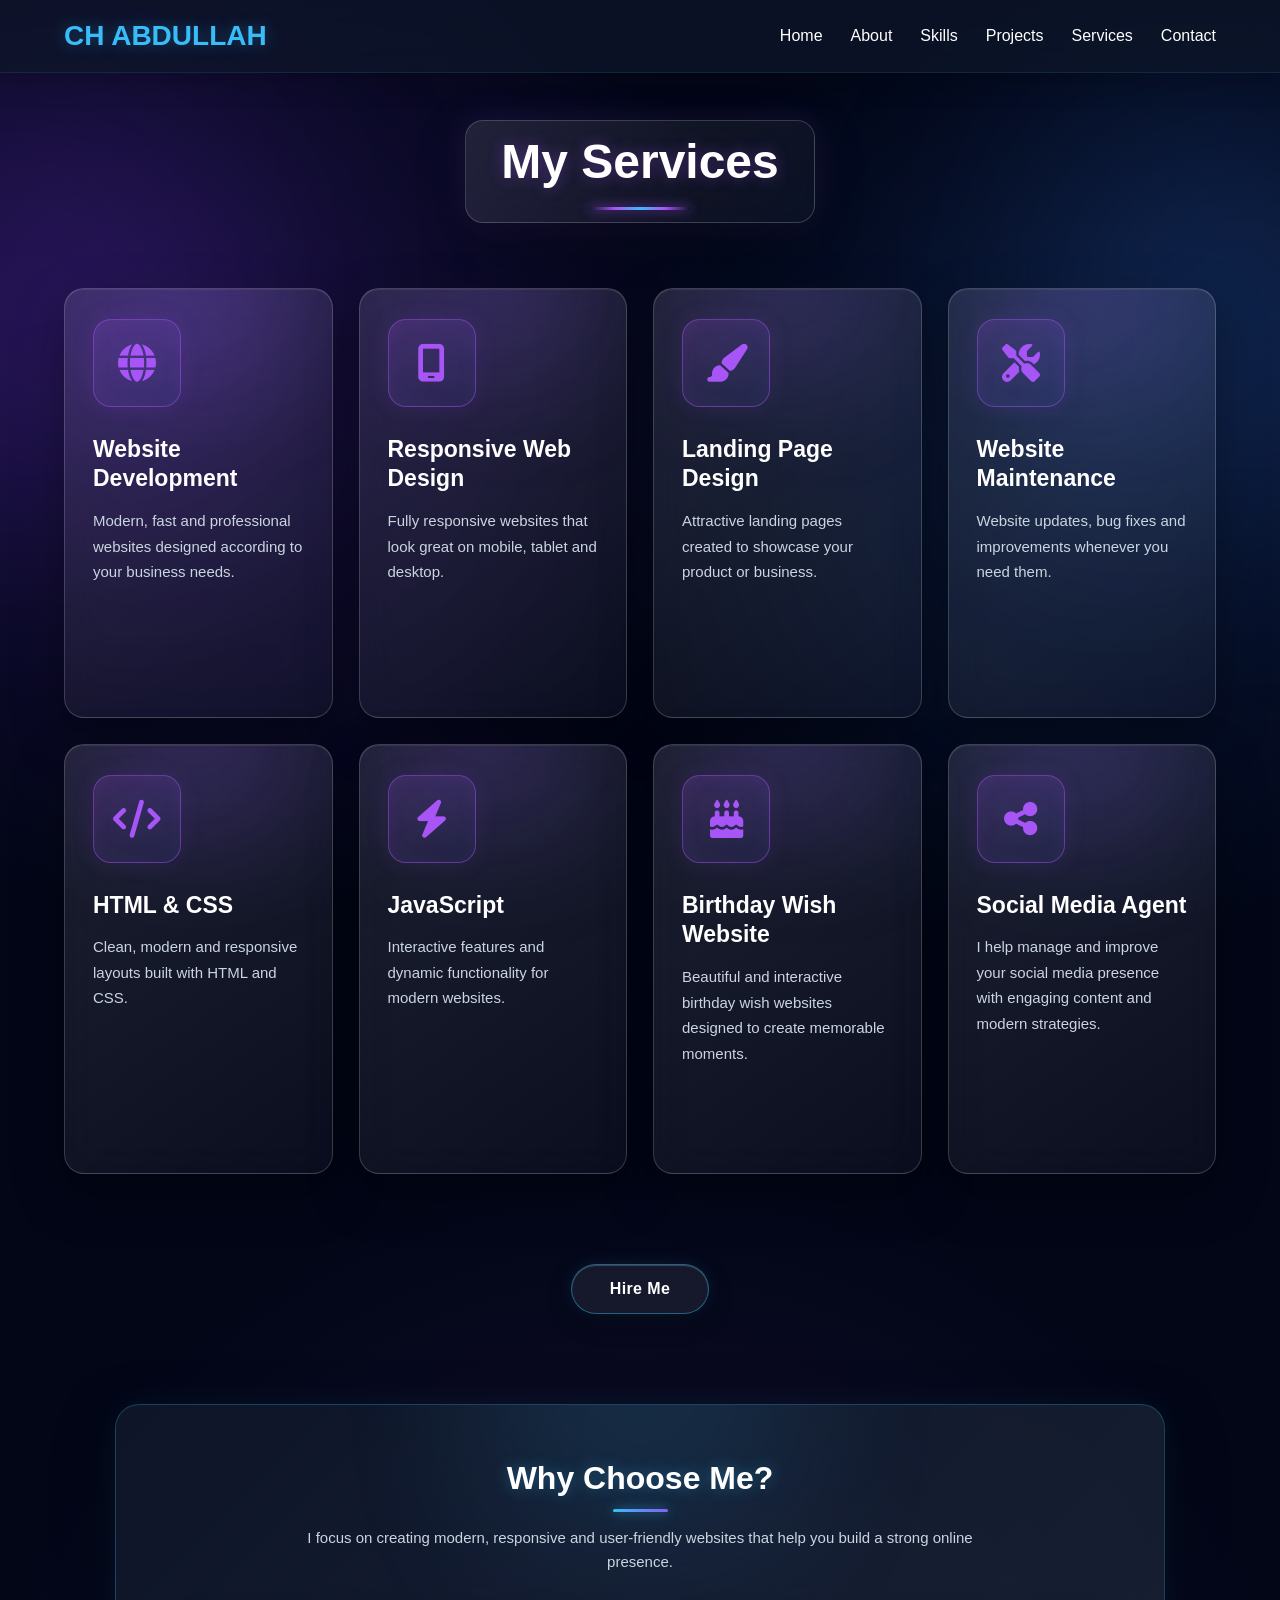
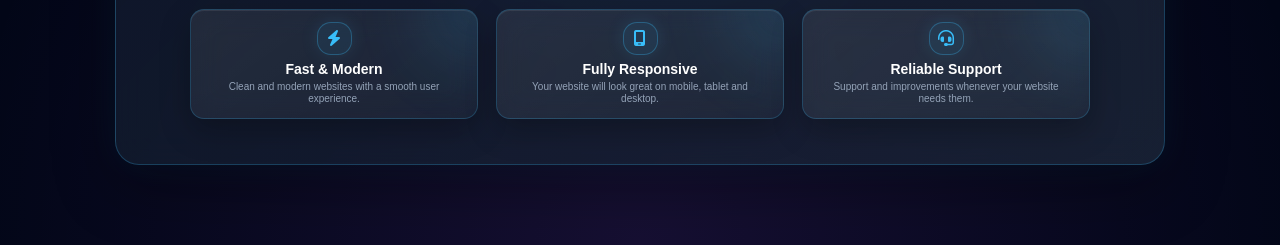
==== commit 67a4d0ee: "Add files via upload" ====
--- a/services.html
+++ b/services.html
@@ -18,10 +18,14 @@
     <!-- Navigation -->
     <header>
         <nav class="navbar">
+<h2 class="logo">CH ABDULLAH</h2>
 
-            <h2 class="logo">CH ABDULLAH</h2>
+<div class="menu-btn">
+    <i class="fas fa-bars"></i>
+</div>
 
-            <div class="nav-links">
+<div class="nav-links">
+            
                 <a href="index.html">Home</a>
                 <a href="index.html#about">About</a>
                 <a href="index.html#skills">Skills</a>
--- a/services.css
+++ b/services.css
@@ -1732,3 +1732,93 @@
         font-size: 15px !important;
     }
 }
+/* =========================================
+   EXTRA SMALL MOBILE CARD FIX
+========================================= */
+
+@media (max-width: 768px) {
+
+    .services-container {
+        width: 100%;
+        max-width: 300px;
+        margin-left: auto;
+        margin-right: auto;
+        gap: 14px;
+    }
+
+    .service-card {
+        width: 100%;
+        min-height: auto;
+        padding: 18px 16px;
+        border-radius: 16px;
+    }
+
+    .service-card i {
+        width: 55px;
+        height: 55px;
+        font-size: 24px;
+        margin-bottom: 15px;
+        border-radius: 14px;
+    }
+
+    .service-card h2 {
+        font-size: 17px;
+        margin-bottom: 8px;
+    }
+
+    .service-card p {
+        font-size: 12px;
+        line-height: 1.5;
+        margin-bottom: 12px;
+    }
+
+    .service-card ul {
+        padding-top: 10px;
+    }
+
+    .service-card li {
+        font-size: 12px;
+        margin: 7px 0;
+    }
+
+    .service-card a {
+        font-size: 13px;
+        margin-top: 10px;
+    }
+
+    .service-card a::after {
+        font-size: 18px;
+    }
+}
+
+
+@media (max-width: 480px) {
+
+    .services-container {
+        max-width: 270px;
+        gap: 12px;
+    }
+
+    .service-card {
+        padding: 16px 14px;
+    }
+
+    .service-card i {
+        width: 50px;
+        height: 50px;
+        font-size: 22px;
+        margin-bottom: 12px;
+    }
+
+    .service-card h2 {
+        font-size: 16px;
+    }
+
+    .service-card p {
+        font-size: 11px;
+    }
+
+    .service-card li {
+        font-size: 11px;
+    }
+}
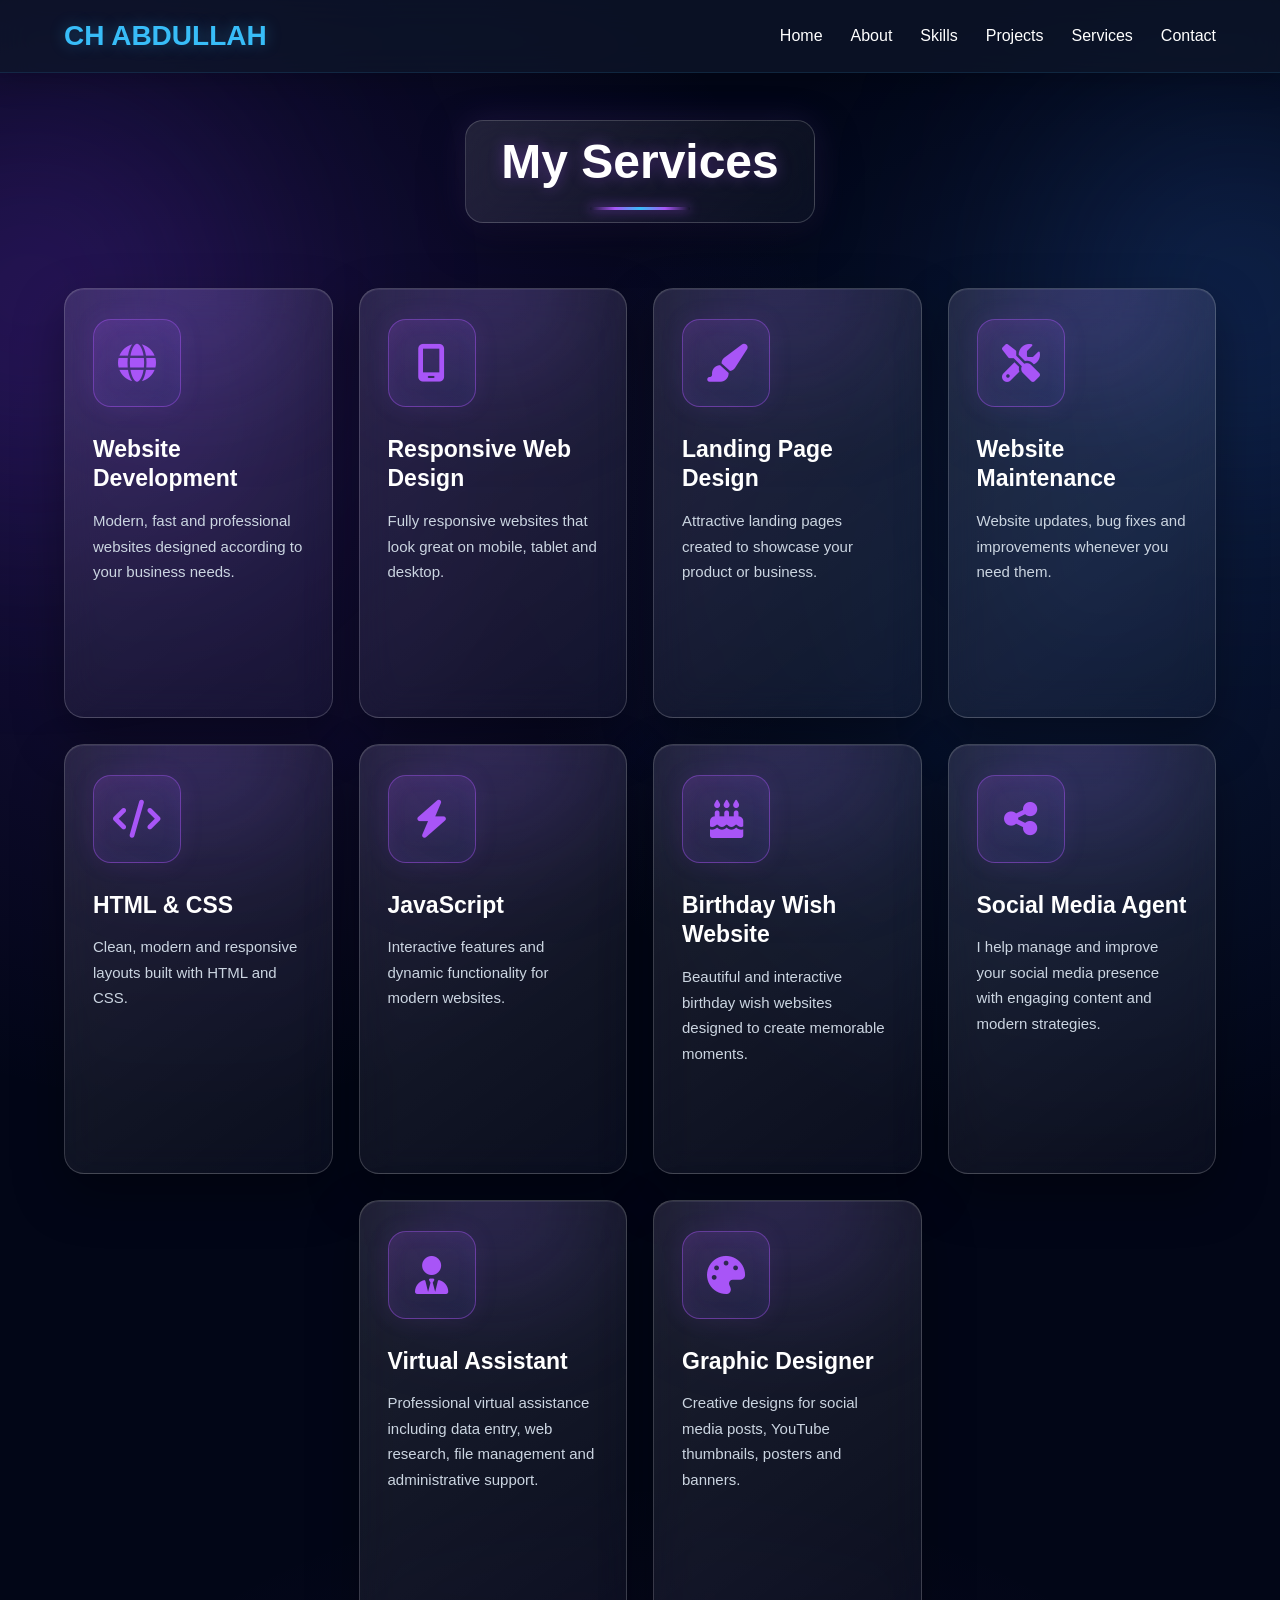
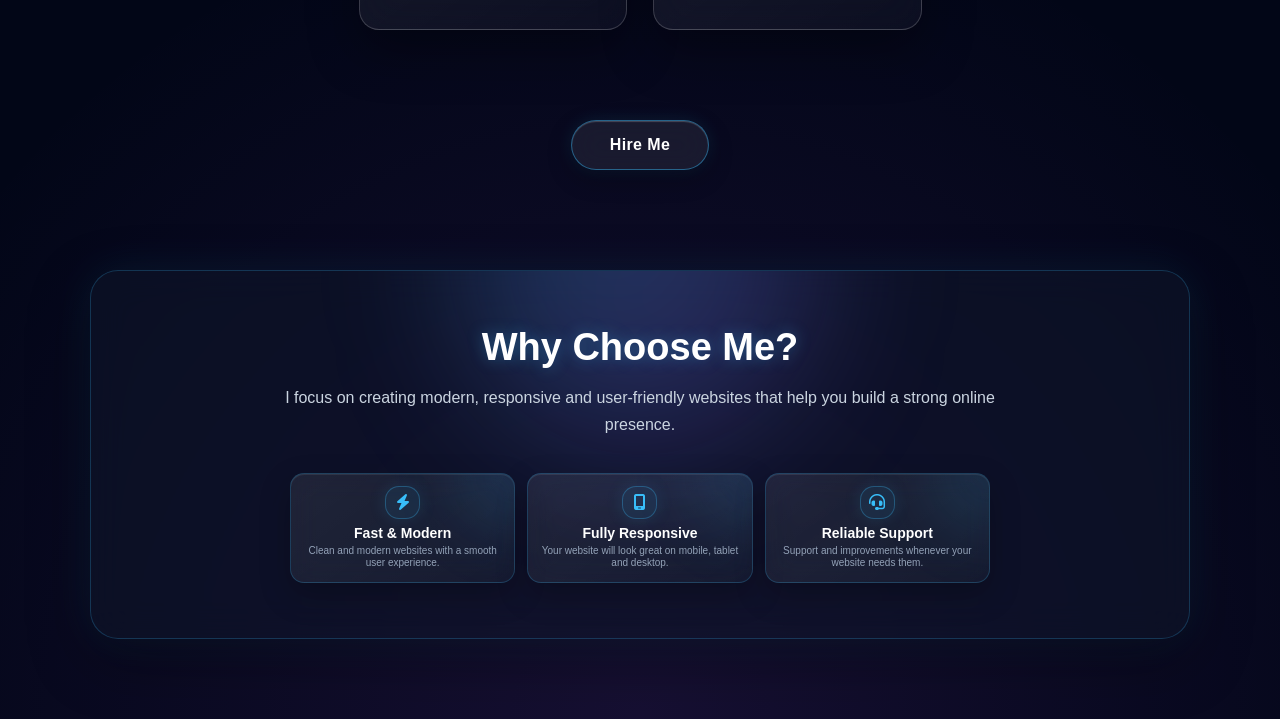
==== commit 09691ed2: "Add files via upload" ====
--- a/services.html
+++ b/services.html
@@ -131,8 +131,29 @@
         with engaging content and modern strategies.
     </p>
 </div>
-
-            </div>
+<!-- Service: Virtual Assistant -->
+<div class="service-card">
+    <i class="fas fa-user-tie"></i>
+    <h2>Virtual Assistant</h2>
+    <p>
+        Professional virtual assistance including data entry,
+        web research, file management and administrative support.
+    </p>
+</div>
+
+<!-- Service: Graphic Designer -->
+<div class="service-card">
+    <i class="fas fa-palette"></i>
+    <h2>Graphic Designer</h2>
+    <p>
+        Creative designs for social media posts, YouTube thumbnails,
+        posters and banners.
+    </p>
+</div>
+
+</div>
+
+       
 
 
            <!-- Hire Button -->
@@ -141,7 +162,7 @@
 </a>
 
 <!-- Why Choose Me -->
-<section class="why-me">
+<section class="why-choose">
 
     <h2>Why Choose Me?</h2>
 
@@ -150,7 +171,7 @@
         websites that help you build a strong online presence.
     </p>
 
-    <div class="why-container">
+    <div class="why-choose-container">
 
         <div class="why-card">
             <i class="fas fa-bolt"></i>
--- a/style.css
+++ b/style.css
@@ -623,6 +623,13 @@
 .progress-bar.js {
     width: 60%;
 }
+.progress-bar.va {
+    width: 80%;
+}
+
+.progress-bar.graphic {
+    width: 75%;
+}
 
 /* =========================================================
    PROJECTS
@@ -1435,4 +1442,4 @@
 
         transform: translateX(4px);
     }
-}+}
--- a/services.css
+++ b/services.css
@@ -1822,3 +1822,18 @@
         font-size: 11px;
     }
 }
+@media (min-width: 1001px) {
+    .services-container .service-card:nth-child(9) {
+        grid-column: 2;
+    }
+
+    .services-container .service-card:nth-child(10) {
+        grid-column: 3;
+    }
+}
+
+.services-page > .hire-button {
+    display: flex;
+    width: max-content;
+    margin: 0 auto 60px;
+}
